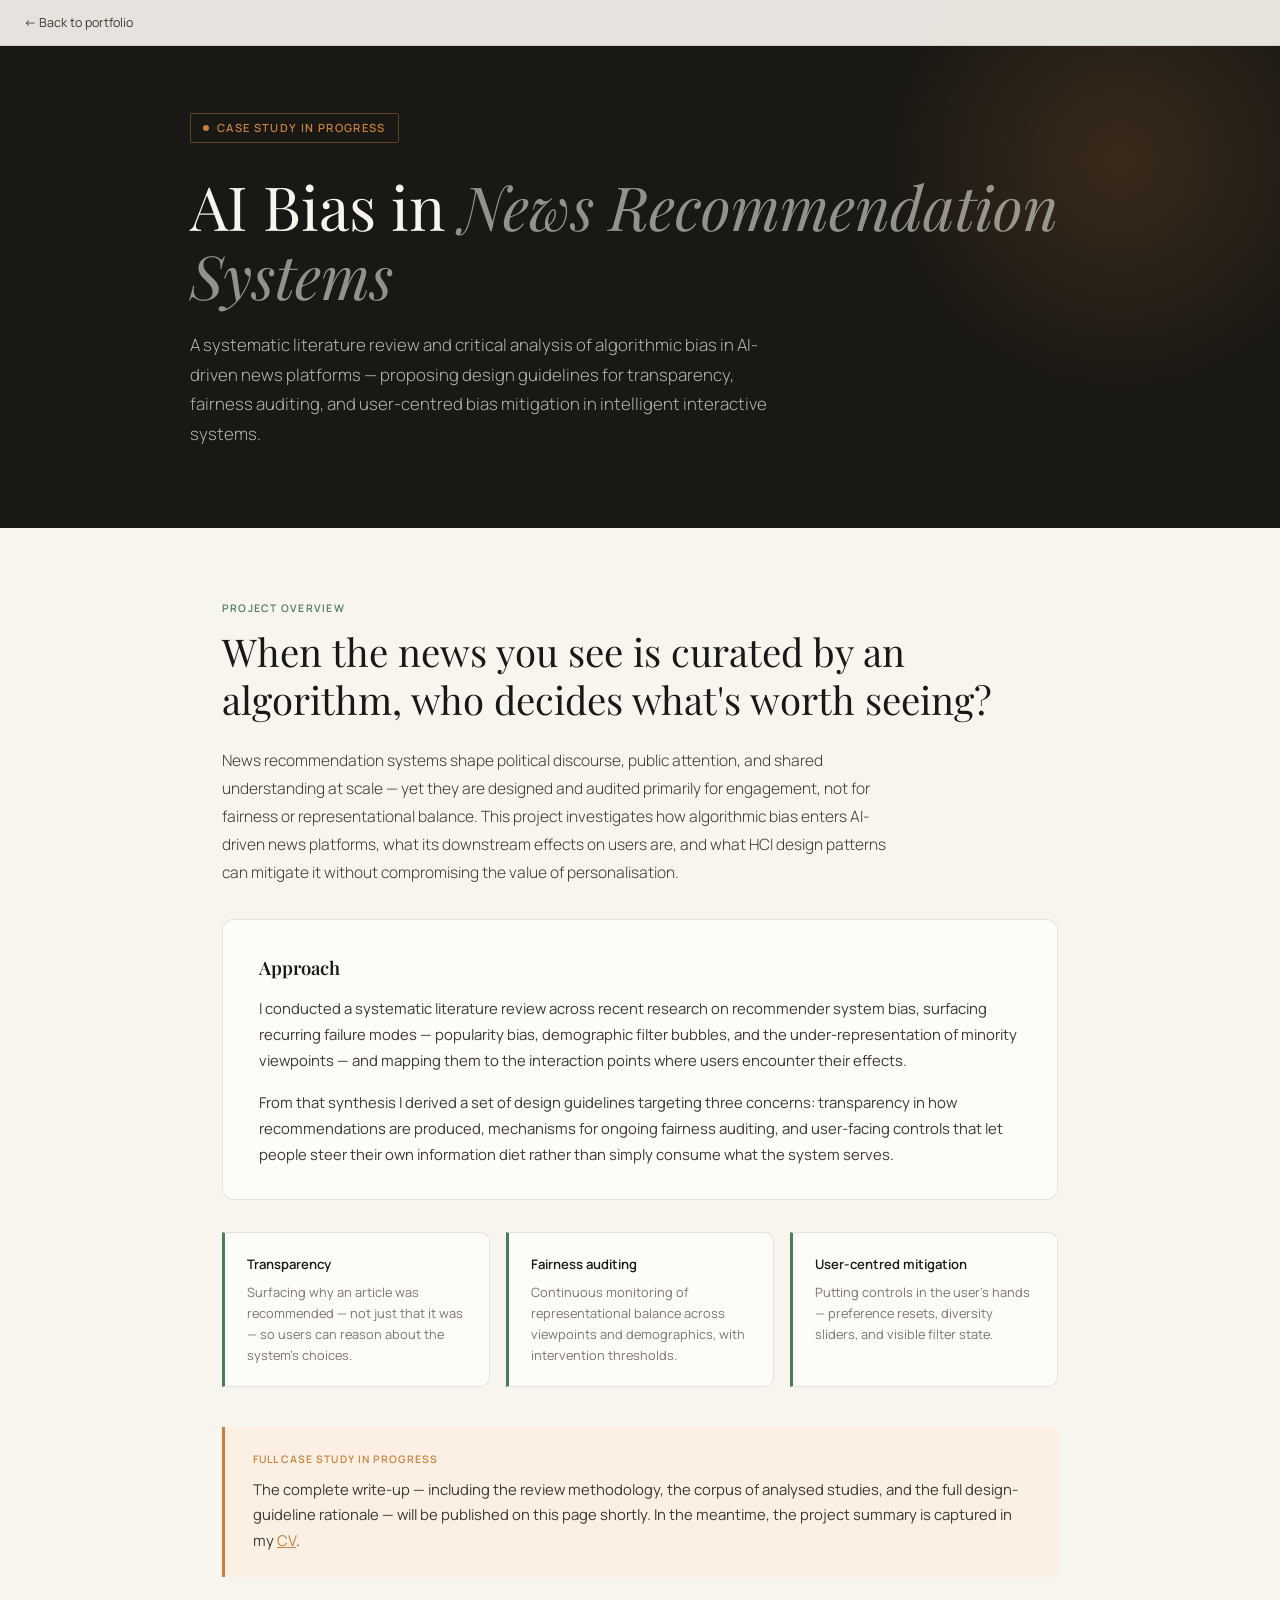
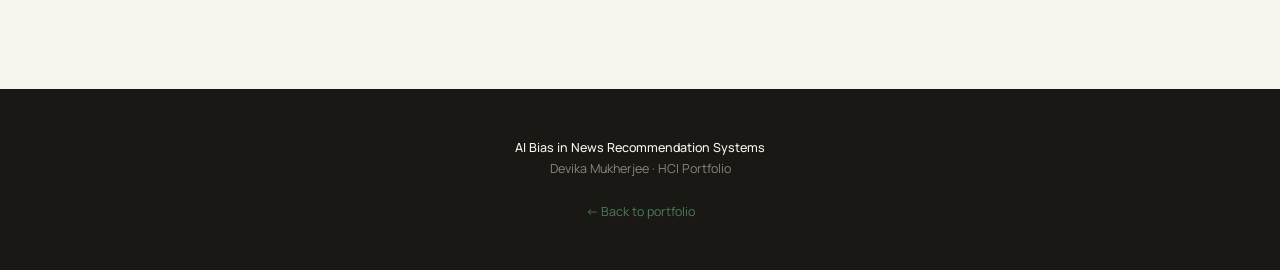
==== projects/ai-bias.html @ 198f78ee "Initial portfolio site - index.html with hero, about, research interests, CHI 2026 publication cente" ====
<!DOCTYPE html>
<html lang="en">
<head>
<meta charset="UTF-8">
<meta name="viewport" content="width=device-width, initial-scale=1.0">
<title>AI Bias in News Recommendation Systems · Devika Mukherjee</title>
<link rel="preconnect" href="https://fonts.googleapis.com">
<link rel="preconnect" href="https://fonts.gstatic.com" crossorigin>
<link href="https://fonts.googleapis.com/css2?family=Playfair+Display:ital,wght@0,400;0,600;1,400&family=Manrope:wght@300;400;500;600&display=swap" rel="stylesheet">
<style>
  *, *::before, *::after { box-sizing: border-box; margin: 0; padding: 0; }

  :root {
    --cream: #F8F5EF;
    --warm-white: #FDFCF9;
    --ink: #1A1814;
    --ink-mid: #3D3930;
    --ink-light: #7A756C;
    --sage: #4A7C59;
    --sage-light: #EBF2EC;
    --amber: #C8803A;
    --amber-light: #FBF0E3;
    --divider: rgba(26,24,20,0.1);
    --serif: 'Playfair Display', Georgia, serif;
    --sans: 'Manrope', system-ui, sans-serif;
  }

  html { font-size: 16px; scroll-behavior: smooth; }
  body {
    font-family: var(--sans);
    background: var(--cream);
    color: var(--ink);
    line-height: 1.7;
    -webkit-font-smoothing: antialiased;
  }

  .back-bar {
    position: fixed; top: 0; left: 0; right: 0;
    background: rgba(248,245,239,0.92);
    backdrop-filter: blur(8px);
    -webkit-backdrop-filter: blur(8px);
    border-bottom: 1px solid var(--divider);
    padding: 0.75rem 1.5rem;
    z-index: 100;
    font-size: 0.78rem;
  }
  .back-bar a { color: var(--ink-mid); text-decoration: none; transition: color 0.15s; }
  .back-bar a:hover { color: var(--sage); }

  .hero {
    background: var(--ink);
    color: var(--cream);
    padding: 7rem 2rem 5rem;
    position: relative;
    overflow: hidden;
  }
  .hero::before {
    content: '';
    position: absolute;
    top: -80px; right: -80px;
    width: 480px; height: 480px;
    border-radius: 50%;
    background: radial-gradient(circle, rgba(200,128,58,0.18) 0%, transparent 70%);
    pointer-events: none;
  }
  .hero-inner { max-width: 900px; margin: 0 auto; position: relative; }
  .hero-tag {
    display: inline-flex;
    align-items: center;
    gap: 8px;
    font-size: 0.7rem;
    font-weight: 600;
    letter-spacing: 0.12em;
    text-transform: uppercase;
    color: var(--amber);
    border: 1px solid rgba(200,128,58,0.4);
    padding: 4px 12px;
    border-radius: 2px;
    margin-bottom: 1.75rem;
  }
  .hero-tag::before {
    content: '';
    width: 6px; height: 6px;
    border-radius: 50%;
    background: var(--amber);
    animation: pulse 2s infinite;
  }
  @keyframes pulse {
    0%, 100% { opacity: 1; }
    50% { opacity: 0.4; }
  }
  .hero h1 {
    font-family: var(--serif);
    font-size: clamp(2.4rem, 5.5vw, 3.8rem);
    font-weight: 400;
    line-height: 1.15;
    margin-bottom: 1.25rem;
  }
  .hero h1 em { font-style: italic; color: rgba(248,245,239,0.55); }
  .hero-sub {
    font-size: 1.05rem;
    font-weight: 300;
    color: rgba(248,245,239,0.7);
    max-width: 600px;
    line-height: 1.75;
  }

  .container { max-width: 900px; margin: 0 auto; padding: 0 2rem; }
  .section { padding: 4.5rem 0; }

  .section-label {
    font-size: 0.65rem;
    font-weight: 600;
    letter-spacing: 0.12em;
    text-transform: uppercase;
    color: var(--sage);
    margin-bottom: 0.6rem;
  }
  .section-title {
    font-family: var(--serif);
    font-size: clamp(1.7rem, 3.5vw, 2.4rem);
    font-weight: 400;
    line-height: 1.25;
    margin-bottom: 1.5rem;
  }
  .section-body {
    font-size: 0.97rem;
    font-weight: 300;
    color: var(--ink-mid);
    max-width: 680px;
    line-height: 1.8;
  }

  .summary-card {
    background: var(--warm-white);
    border: 1px solid var(--divider);
    border-radius: 12px;
    padding: 2rem 2.25rem;
    margin: 2rem 0;
  }
  .summary-card h3 {
    font-family: var(--serif);
    font-size: 1.15rem;
    font-weight: 600;
    margin-bottom: 0.75rem;
  }
  .summary-card p {
    font-size: 0.93rem;
    color: var(--ink-mid);
    line-height: 1.75;
    margin-bottom: 1rem;
  }
  .summary-card p:last-child { margin-bottom: 0; }

  .pillars {
    display: grid;
    grid-template-columns: repeat(auto-fit, minmax(220px, 1fr));
    gap: 1rem;
    margin-top: 2rem;
  }
  .pillar {
    background: var(--warm-white);
    border: 1px solid var(--divider);
    border-left: 3px solid var(--sage);
    border-radius: 0 10px 10px 0;
    padding: 1.25rem 1.4rem;
  }
  .pillar-title {
    font-size: 0.82rem;
    font-weight: 600;
    margin-bottom: 0.4rem;
  }
  .pillar-body {
    font-size: 0.8rem;
    color: var(--ink-light);
    line-height: 1.65;
  }

  .coming-soon {
    background: var(--amber-light);
    border-left: 3px solid var(--amber);
    border-radius: 0 8px 8px 0;
    padding: 1.5rem 1.75rem;
    margin: 2.5rem 0;
  }
  .coming-soon-eyebrow {
    font-size: 0.65rem;
    font-weight: 600;
    letter-spacing: 0.1em;
    text-transform: uppercase;
    color: var(--amber);
    margin-bottom: 0.5rem;
  }
  .coming-soon p {
    font-size: 0.93rem;
    color: var(--ink-mid);
    line-height: 1.7;
  }

  .footer {
    background: var(--ink);
    color: rgba(248,245,239,0.5);
    text-align: center;
    padding: 3rem 2rem;
    font-size: 0.78rem;
  }
  .footer strong { color: var(--cream); font-weight: 500; }
  .footer a { color: var(--sage); text-decoration: none; }
  .footer a:hover { text-decoration: underline; }

  @keyframes fadeUp {
    from { opacity: 0; transform: translateY(20px); }
    to   { opacity: 1; transform: translateY(0); }
  }
  .hero-inner > * { animation: fadeUp 0.7s ease both; }
  .hero-inner > *:nth-child(1) { animation-delay: 0.05s; }
  .hero-inner > *:nth-child(2) { animation-delay: 0.15s; }
  .hero-inner > *:nth-child(3) { animation-delay: 0.25s; }
</style>
</head>
<body>

<div class="back-bar"><a href="../index.html">← Back to portfolio</a></div>

<header class="hero">
  <div class="hero-inner">
    <div class="hero-tag">Case study in progress</div>
    <h1>AI Bias in <em>News Recommendation Systems</em></h1>
    <p class="hero-sub">A systematic literature review and critical analysis of algorithmic bias in AI-driven news platforms — proposing design guidelines for transparency, fairness auditing, and user-centred bias mitigation in intelligent interactive systems.</p>
  </div>
</header>

<div class="container">
  <section class="section">
    <div class="section-label">Project overview</div>
    <h2 class="section-title">When the news you see is curated by an algorithm, who decides what's worth seeing?</h2>
    <p class="section-body">News recommendation systems shape political discourse, public attention, and shared understanding at scale — yet they are designed and audited primarily for engagement, not for fairness or representational balance. This project investigates how algorithmic bias enters AI-driven news platforms, what its downstream effects on users are, and what HCI design patterns can mitigate it without compromising the value of personalisation.</p>

    <div class="summary-card">
      <h3>Approach</h3>
      <p>I conducted a systematic literature review across recent research on recommender system bias, surfacing recurring failure modes — popularity bias, demographic filter bubbles, and the under-representation of minority viewpoints — and mapping them to the interaction points where users encounter their effects.</p>
      <p>From that synthesis I derived a set of design guidelines targeting three concerns: transparency in how recommendations are produced, mechanisms for ongoing fairness auditing, and user-facing controls that let people steer their own information diet rather than simply consume what the system serves.</p>
    </div>

    <div class="pillars">
      <div class="pillar">
        <div class="pillar-title">Transparency</div>
        <div class="pillar-body">Surfacing why an article was recommended — not just that it was — so users can reason about the system's choices.</div>
      </div>
      <div class="pillar">
        <div class="pillar-title">Fairness auditing</div>
        <div class="pillar-body">Continuous monitoring of representational balance across viewpoints and demographics, with intervention thresholds.</div>
      </div>
      <div class="pillar">
        <div class="pillar-title">User-centred mitigation</div>
        <div class="pillar-body">Putting controls in the user's hands — preference resets, diversity sliders, and visible filter state.</div>
      </div>
    </div>

    <div class="coming-soon">
      <div class="coming-soon-eyebrow">Full case study in progress</div>
      <p>The complete write-up — including the review methodology, the corpus of analysed studies, and the full design-guideline rationale — will be published on this page shortly. In the meantime, the project summary is captured in my <a href="../assets/resume.pdf" style="color: var(--amber); text-decoration: underline;">CV</a>.</p>
    </div>
  </section>
</div>

<footer class="footer">
  <strong>AI Bias in News Recommendation Systems</strong><br>
  Devika Mukherjee · HCI Portfolio<br><br>
  <a href="../index.html">← Back to portfolio</a>
</footer>

</body>
</html>
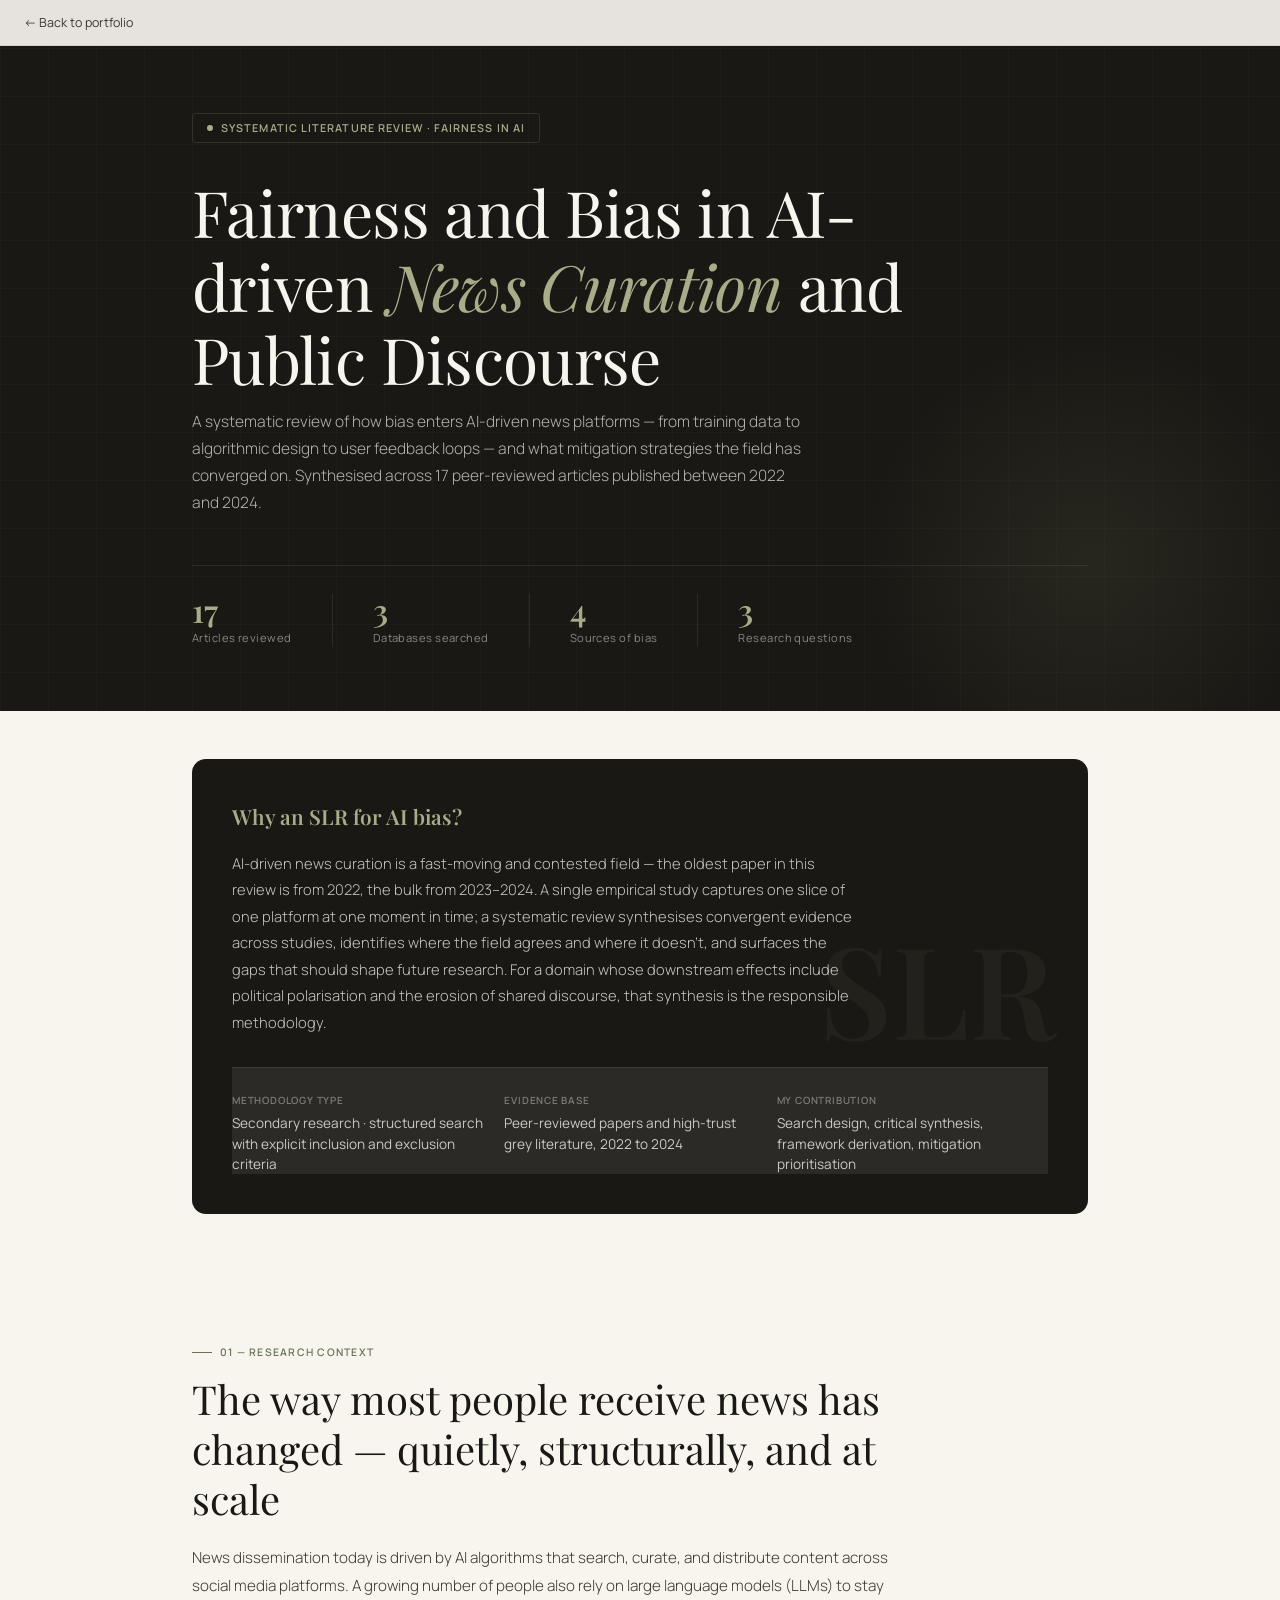
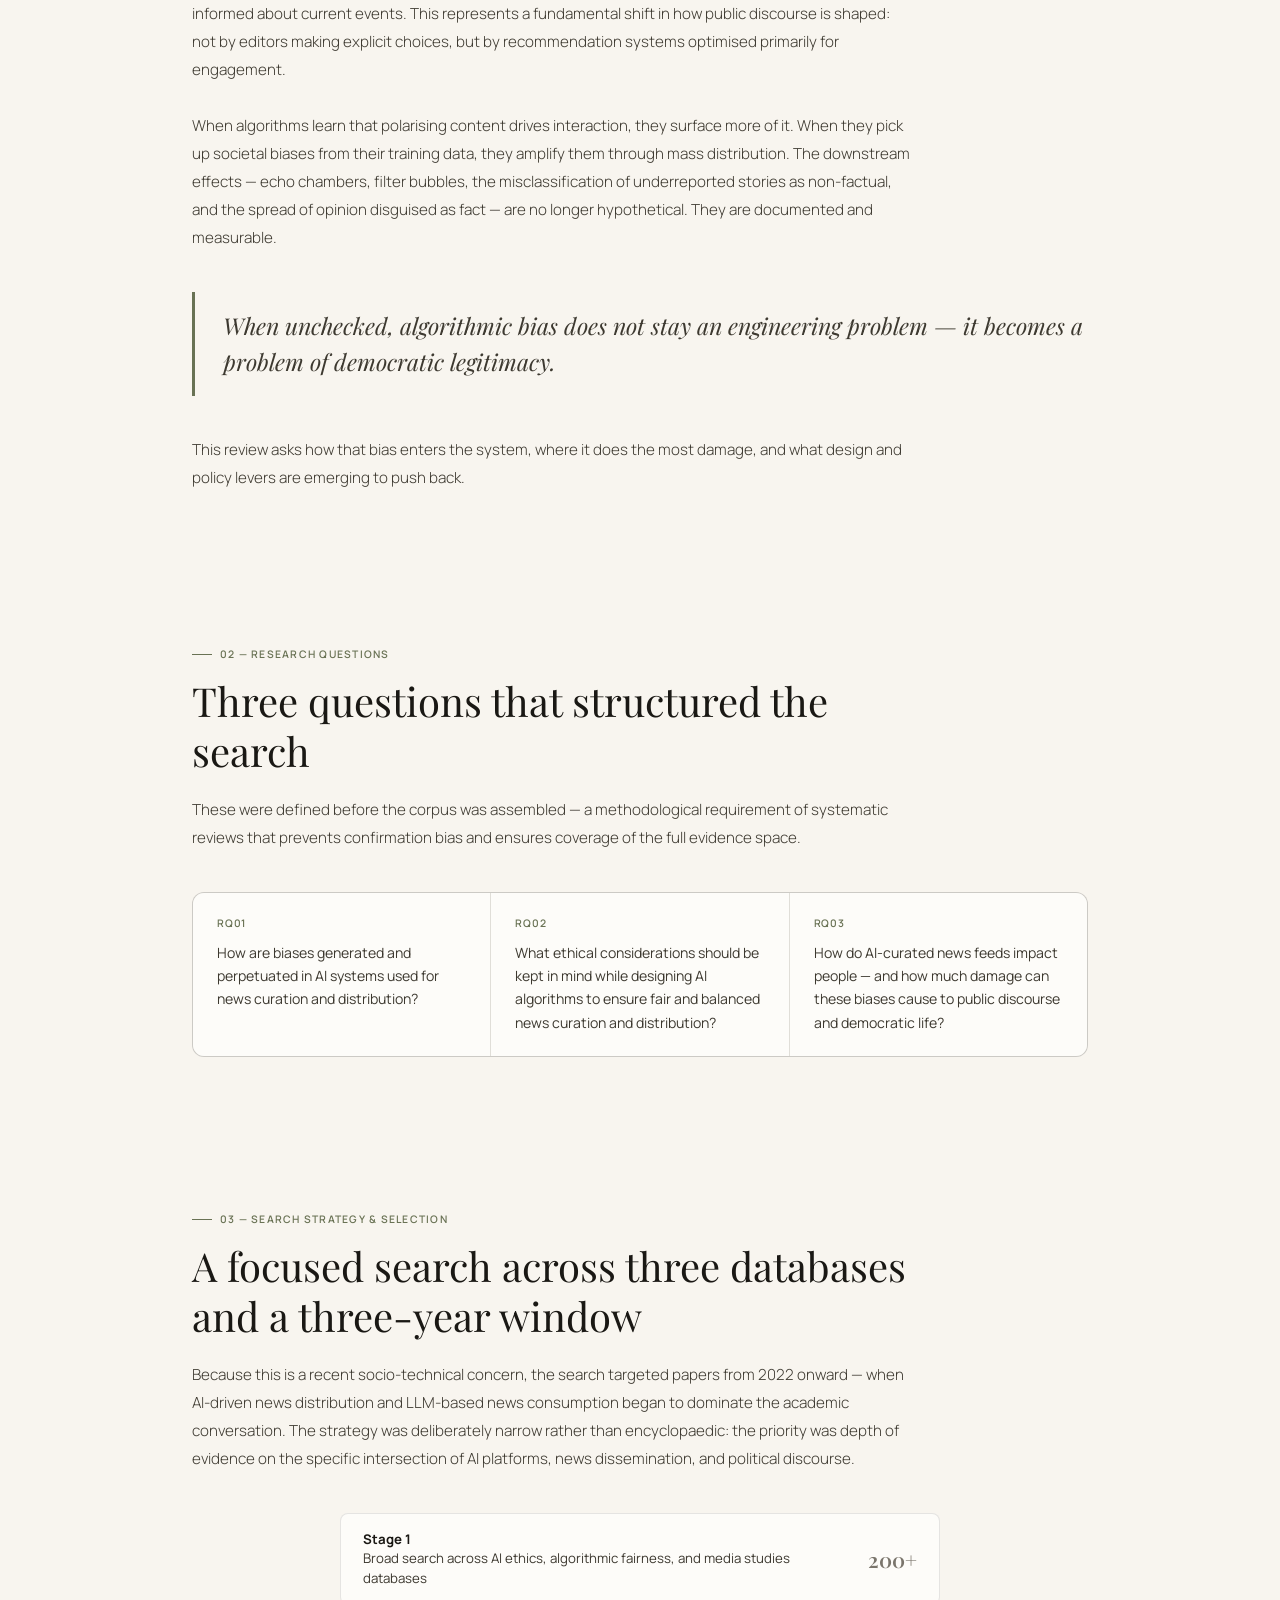
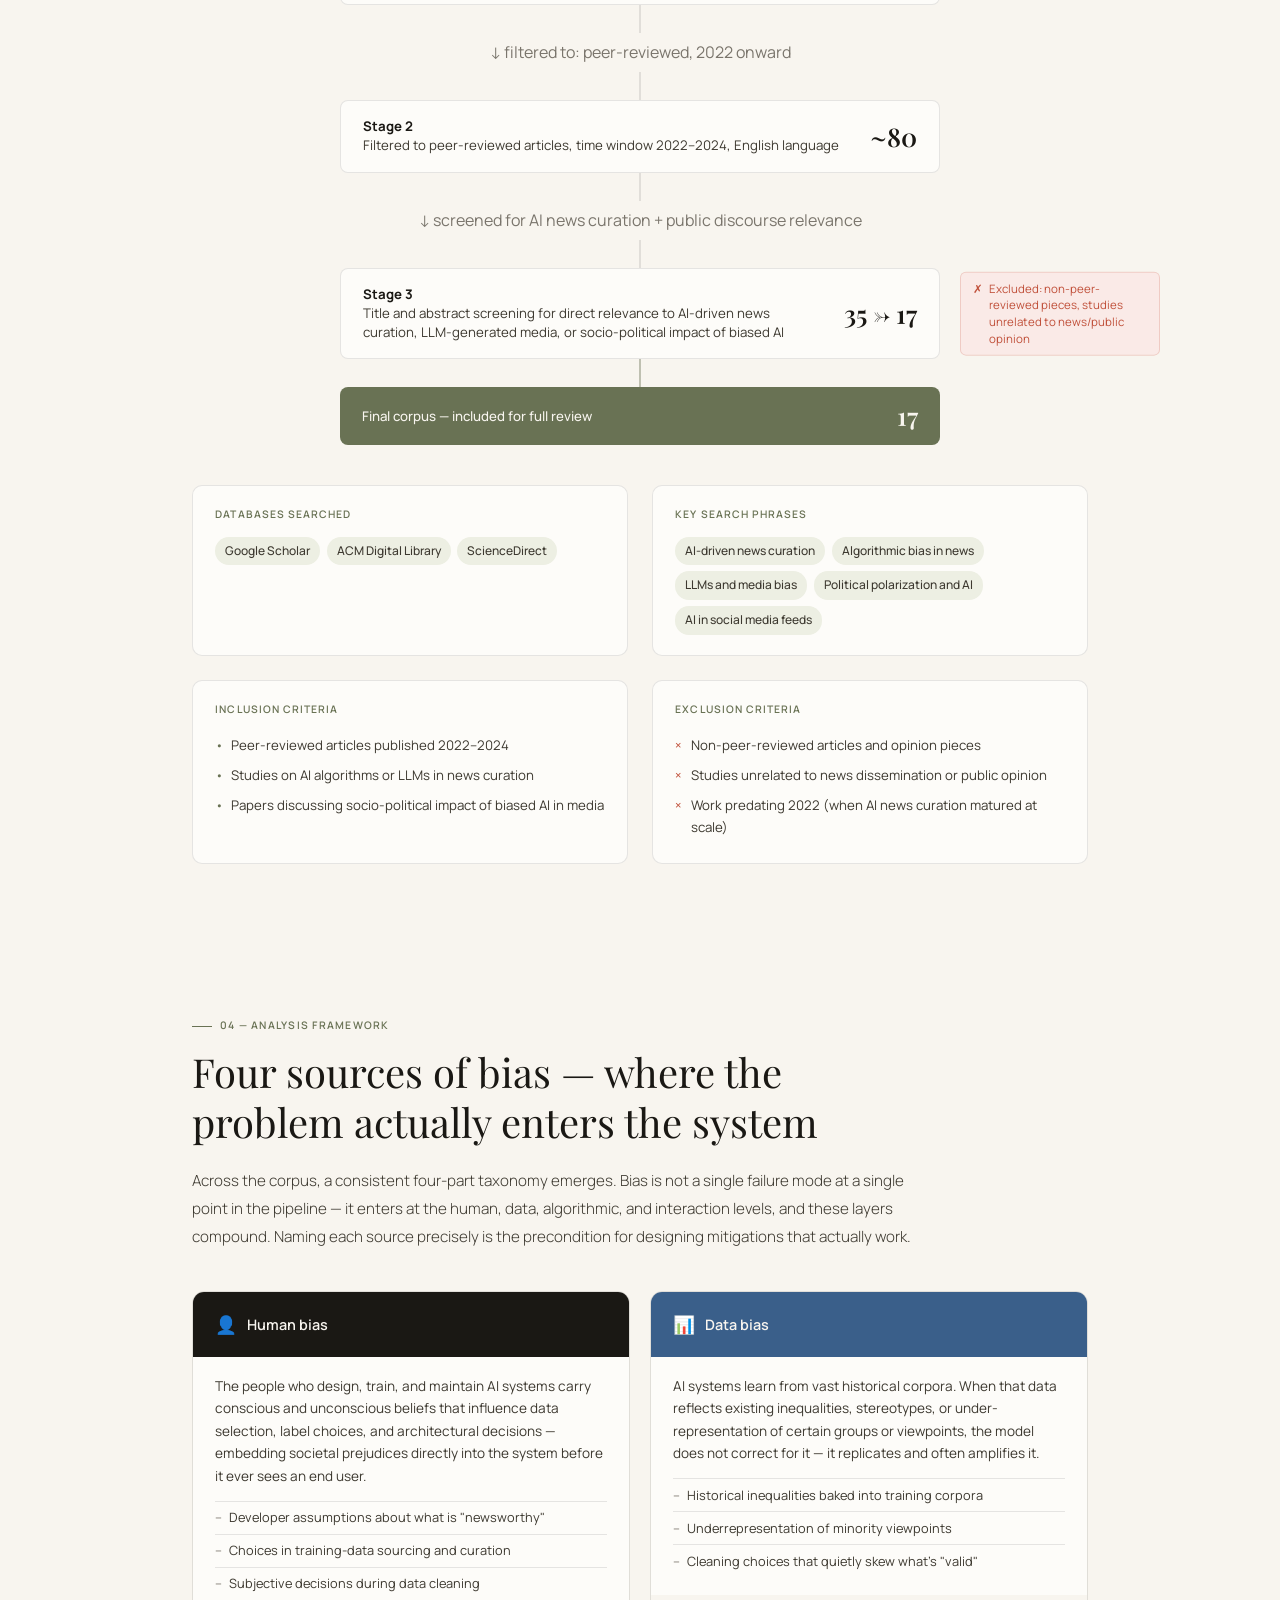
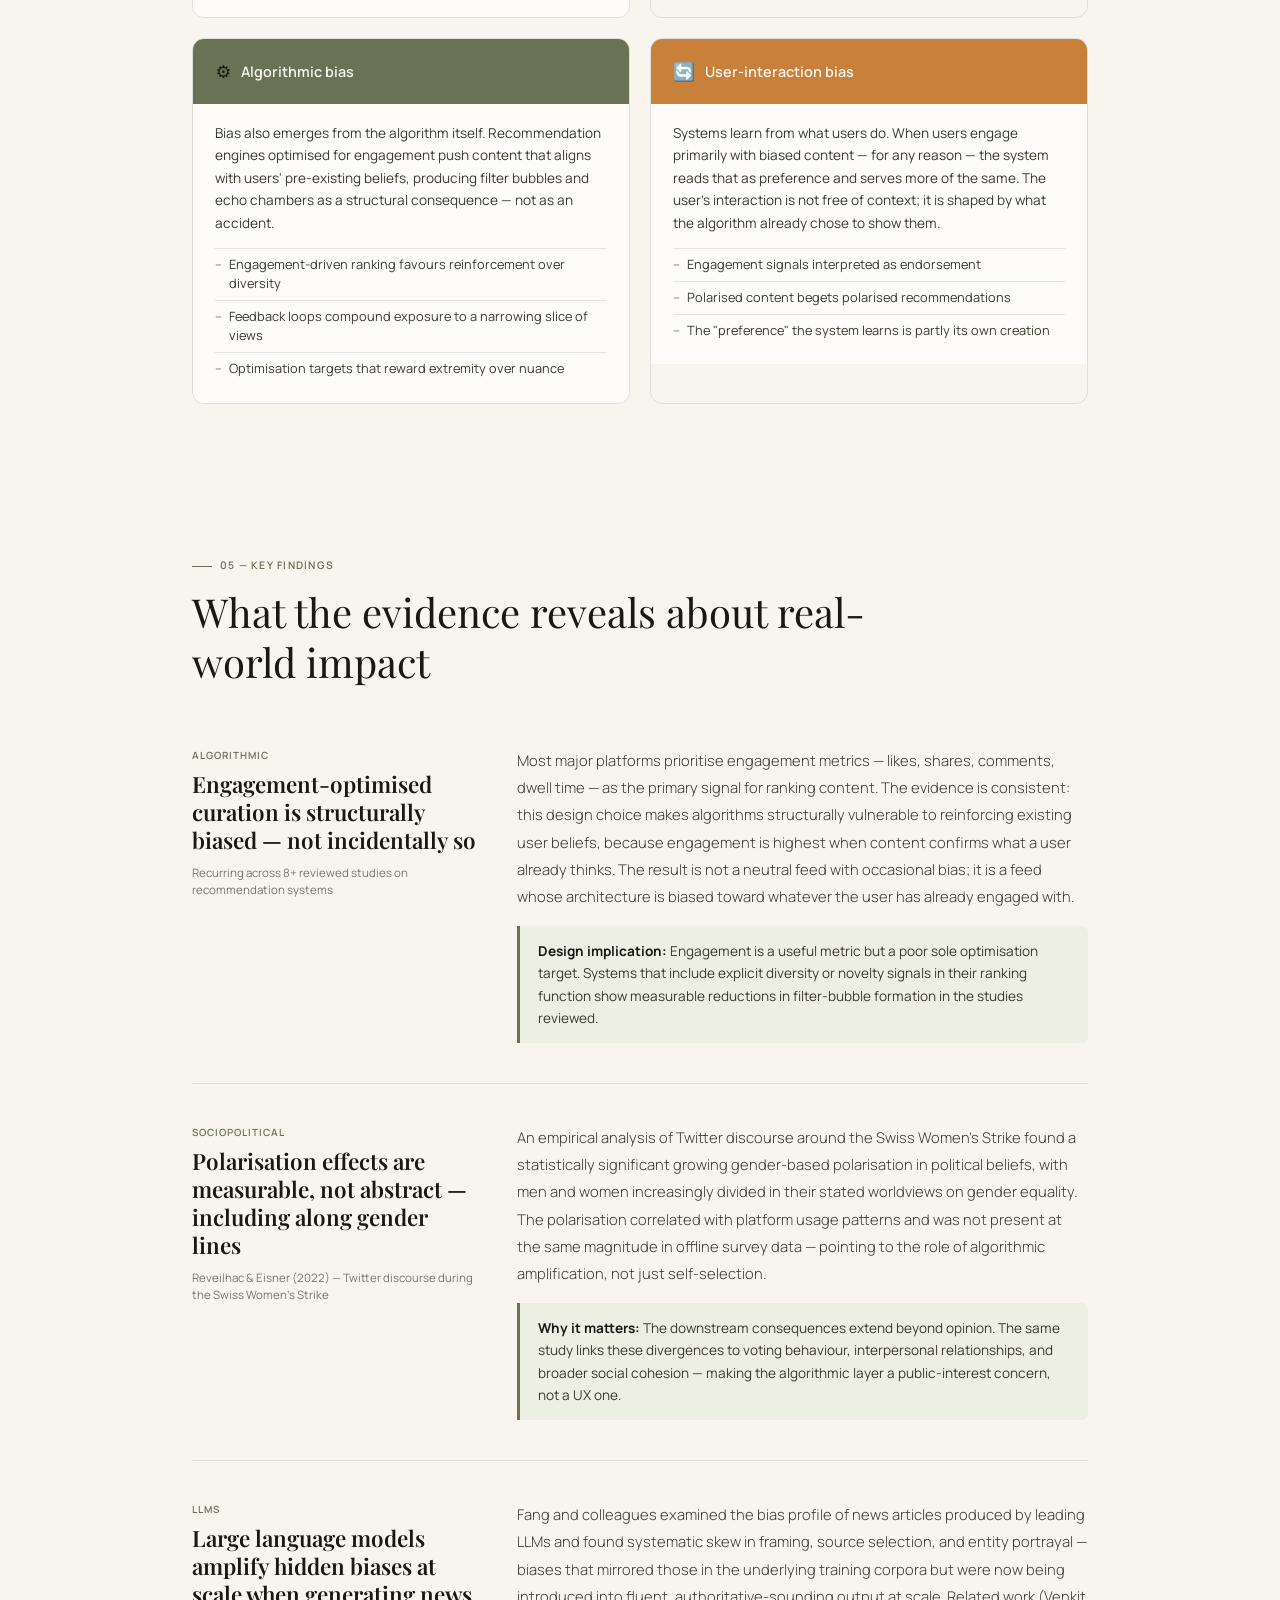
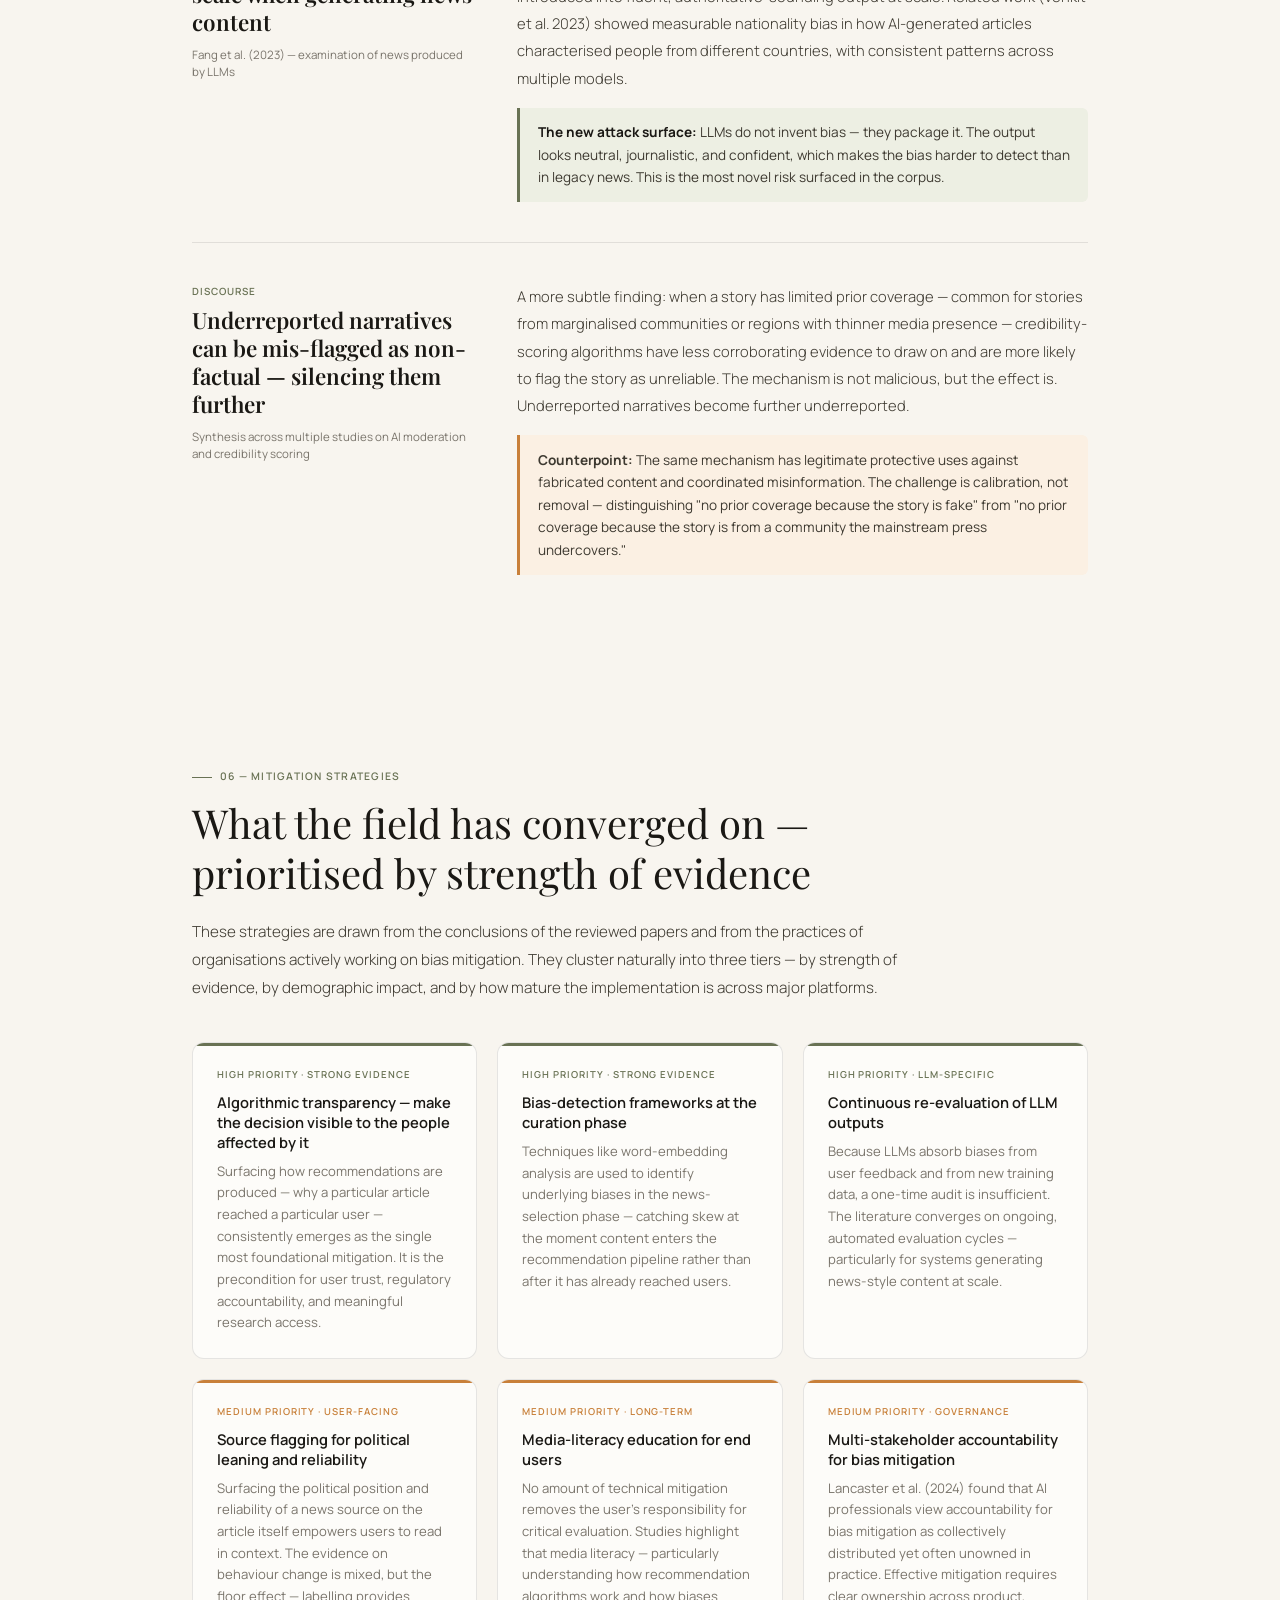
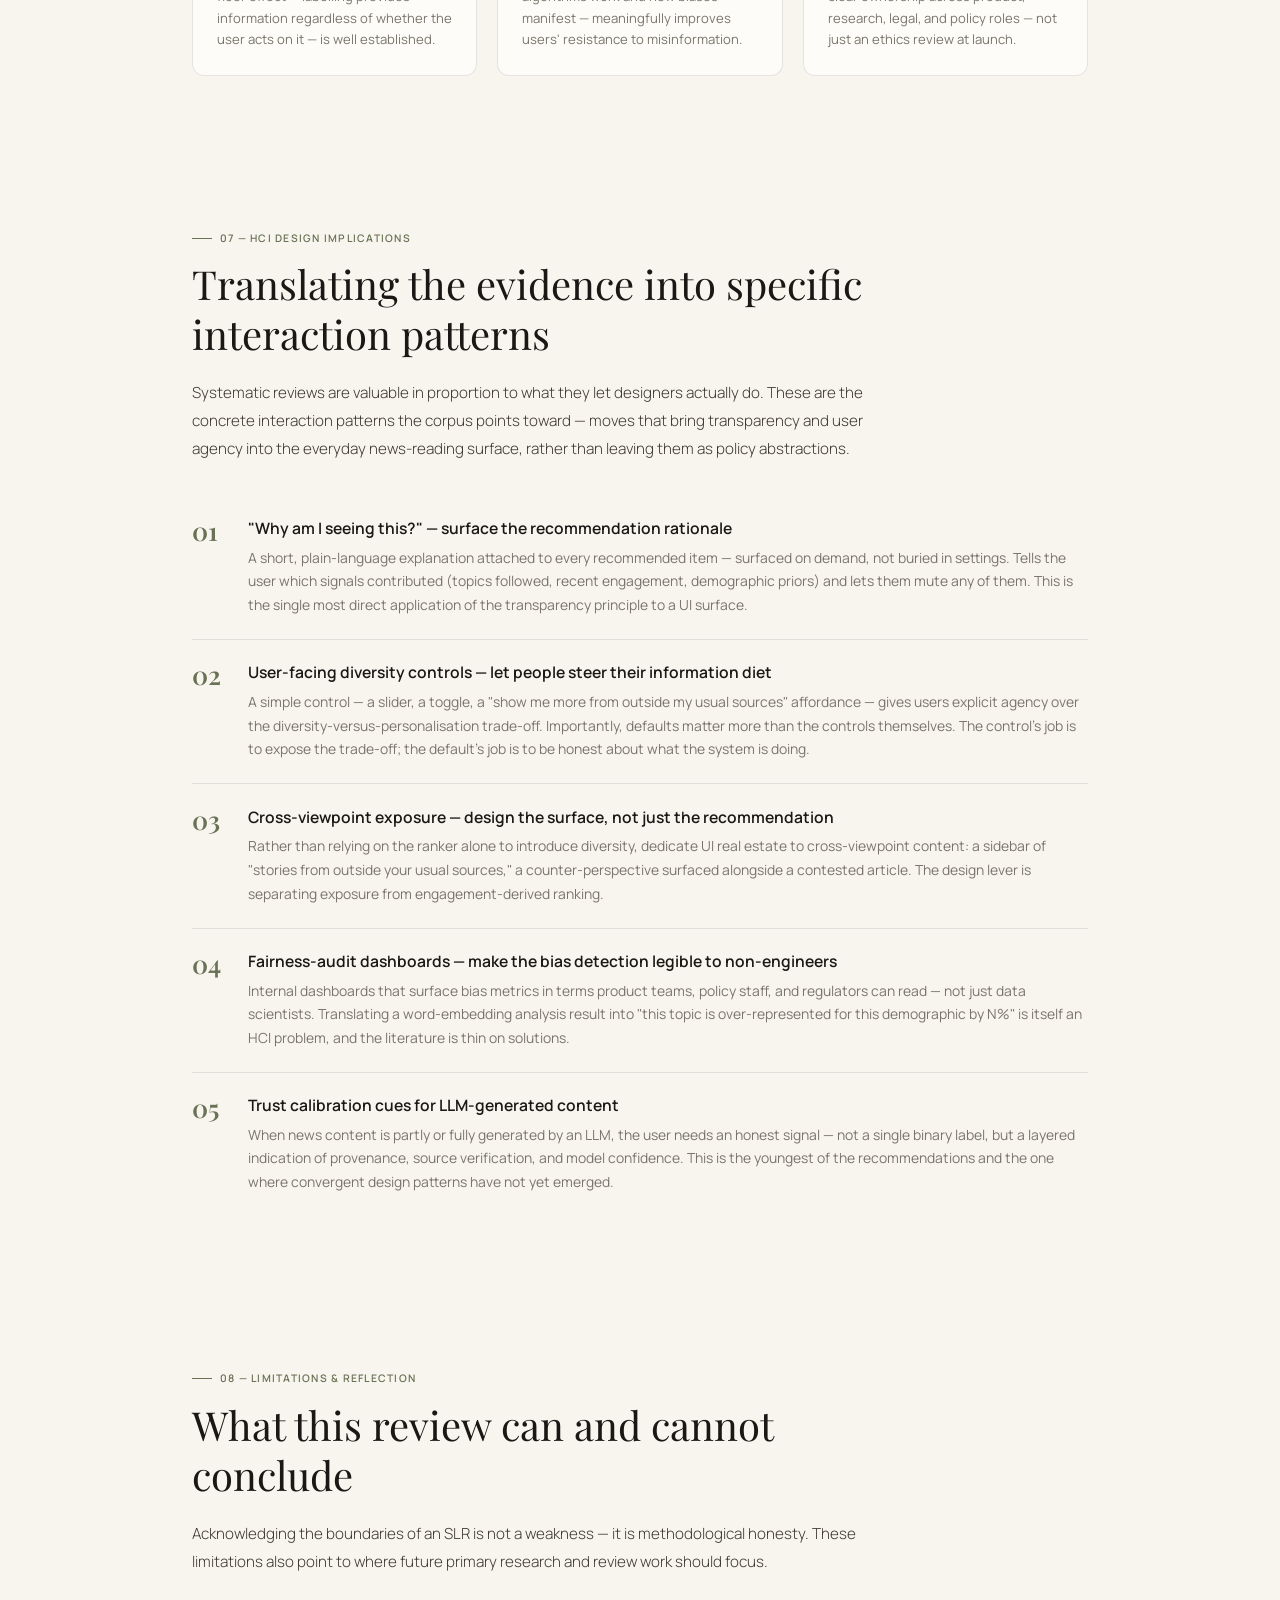
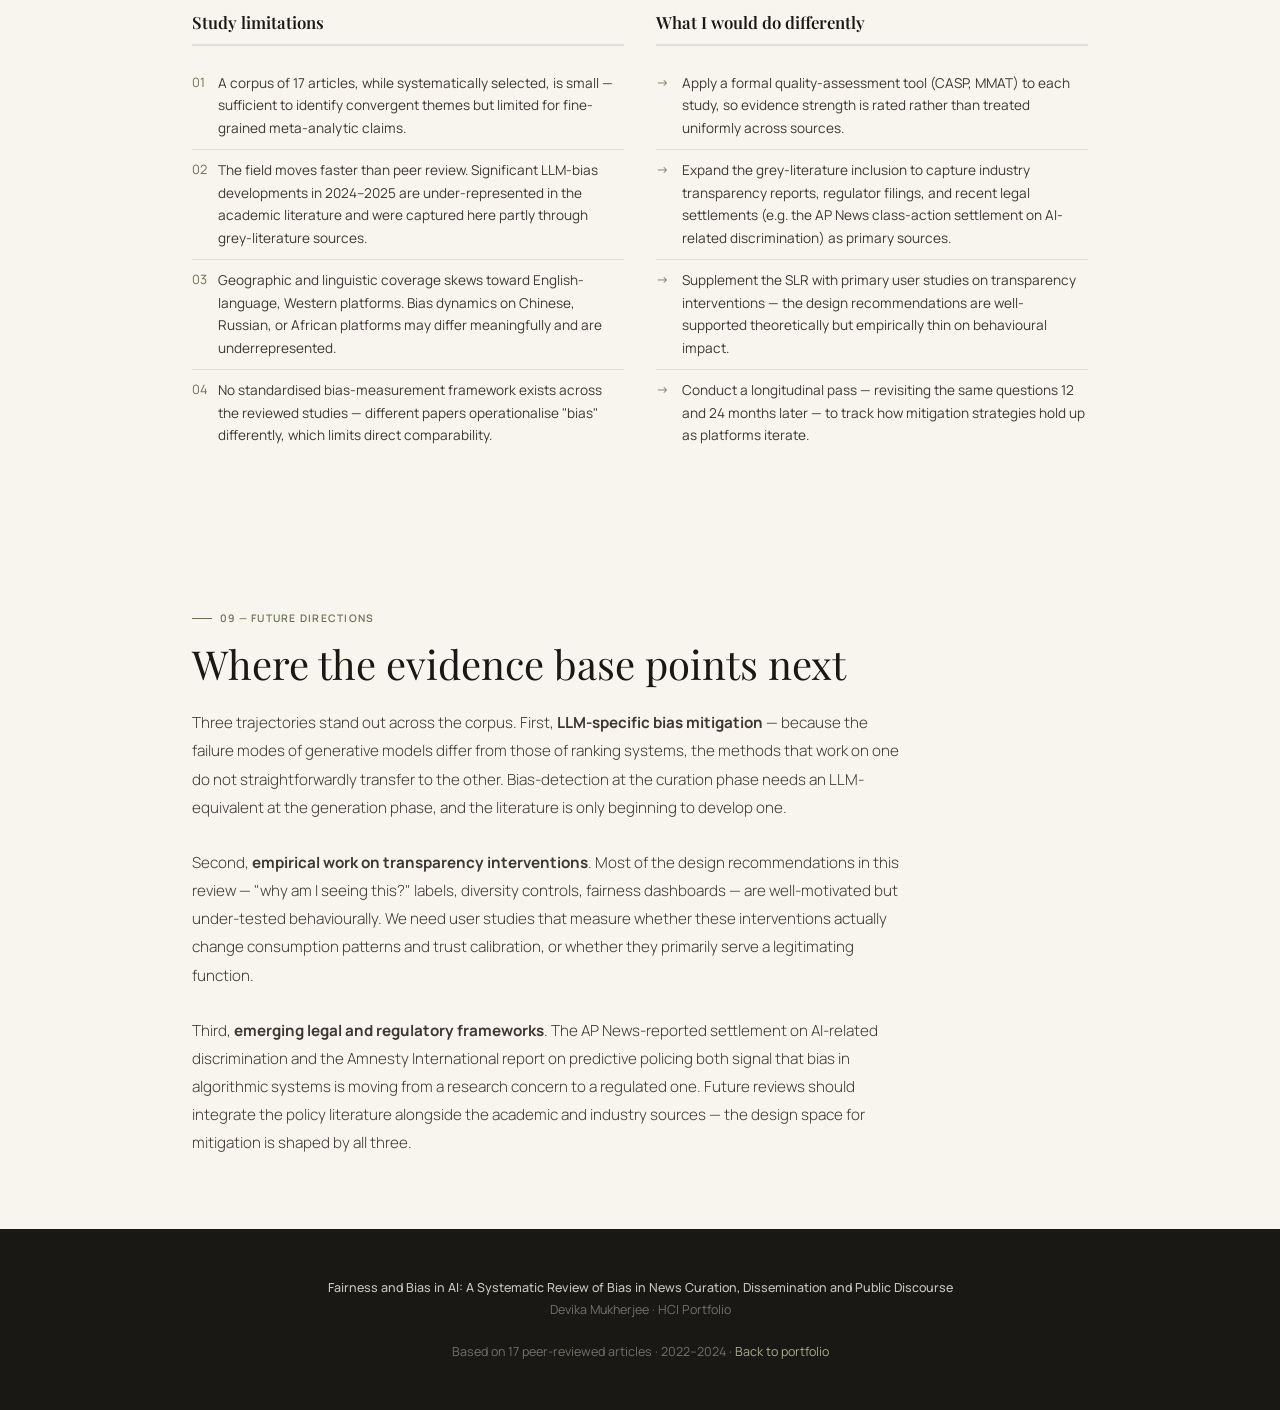
==== commit b3c51e9f: "Refine palette and expand AI Bias case study - Update sage palette across all four pages to olive to" ====
--- a/projects/ai-bias.html
+++ b/projects/ai-bias.html
@@ -3,10 +3,10 @@
 <head>
 <meta charset="UTF-8">
 <meta name="viewport" content="width=device-width, initial-scale=1.0">
-<title>AI Bias in News Recommendation Systems · Devika Mukherjee</title>
+<title>Fairness and Bias in AI — Systematic Literature Review · Devika Mukherjee</title>
 <link rel="preconnect" href="https://fonts.googleapis.com">
 <link rel="preconnect" href="https://fonts.gstatic.com" crossorigin>
-<link href="https://fonts.googleapis.com/css2?family=Playfair+Display:ital,wght@0,400;0,600;1,400&family=Manrope:wght@300;400;500;600&display=swap" rel="stylesheet">
+<link href="https://fonts.googleapis.com/css2?family=Playfair+Display:ital,wght@0,400;0,600;1,400&family=Manrope:wght@300;400;500;600;700&display=swap" rel="stylesheet">
 <style>
   *, *::before, *::after { box-sizing: border-box; margin: 0; padding: 0; }
 
@@ -16,11 +16,18 @@
     --ink: #1A1814;
     --ink-mid: #3D3930;
     --ink-light: #7A756C;
-    --sage: #4A7C59;
-    --sage-light: #EBF2EC;
+    --sage: #697254;
+    --sage-light: #EDEFE3;
+    --sage-mid: #A7AD89;
+    --sage-border: rgba(105,114,84,0.3);
     --amber: #C8803A;
     --amber-light: #FBF0E3;
+    --coral: #C0503A;
+    --coral-light: #FAEAE7;
+    --blue: #3A5F8A;
+    --blue-light: #EAF0F8;
     --divider: rgba(26,24,20,0.1);
+    --ink-border: rgba(255,255,255,0.08);
     --serif: 'Playfair Display', Georgia, serif;
     --sans: 'Manrope', system-ui, sans-serif;
   }
@@ -34,6 +41,7 @@
     -webkit-font-smoothing: antialiased;
   }
 
+  /* —— BACK LINK —— */
   .back-bar {
     position: fixed; top: 0; left: 0; right: 0;
     background: rgba(248,245,239,0.92);
@@ -44,178 +52,612 @@
     z-index: 100;
     font-size: 0.78rem;
   }
-  .back-bar a { color: var(--ink-mid); text-decoration: none; transition: color 0.15s; }
+  .back-bar a {
+    color: var(--ink-mid);
+    text-decoration: none;
+    transition: color 0.15s;
+  }
   .back-bar a:hover { color: var(--sage); }
 
+  /* —— HERO —— */
   .hero {
     background: var(--ink);
     color: var(--cream);
-    padding: 7rem 2rem 5rem;
+    padding: 0;
     position: relative;
     overflow: hidden;
   }
-  .hero::before {
-    content: '';
+  .hero-grid-bg {
+    position: absolute; inset: 0;
+    background-image:
+      linear-gradient(rgba(105,114,84,0.05) 1px, transparent 1px),
+      linear-gradient(90deg, rgba(105,114,84,0.05) 1px, transparent 1px);
+    background-size: 48px 48px;
+    pointer-events: none;
+  }
+  .hero-accent {
     position: absolute;
-    top: -80px; right: -80px;
-    width: 480px; height: 480px;
+    bottom: -100px; right: -60px;
+    width: 500px; height: 500px;
     border-radius: 50%;
-    background: radial-gradient(circle, rgba(200,128,58,0.18) 0%, transparent 70%);
+    background: radial-gradient(circle, rgba(105,114,84,0.16) 0%, transparent 65%);
     pointer-events: none;
   }
-  .hero-inner { max-width: 900px; margin: 0 auto; position: relative; }
-  .hero-tag {
+  .hero-inner {
+    max-width: 960px;
+    margin: 0 auto;
+    padding: 7rem 2rem 4rem;
+    position: relative;
+  }
+  .hero-methodology {
     display: inline-flex;
     align-items: center;
     gap: 8px;
-    font-size: 0.7rem;
-    font-weight: 600;
-    letter-spacing: 0.12em;
+    font-family: var(--sans);
+    font-size: 0.68rem;
+    font-weight: 600;
+    color: var(--sage-mid);
+    border: 1px solid var(--sage-border);
+    padding: 5px 14px;
+    border-radius: 3px;
+    margin-bottom: 2rem;
+    letter-spacing: 0.1em;
     text-transform: uppercase;
-    color: var(--amber);
-    border: 1px solid rgba(200,128,58,0.4);
-    padding: 4px 12px;
-    border-radius: 2px;
-    margin-bottom: 1.75rem;
-  }
-  .hero-tag::before {
+  }
+  .hero-methodology::before {
     content: '';
     width: 6px; height: 6px;
     border-radius: 50%;
-    background: var(--amber);
-    animation: pulse 2s infinite;
-  }
-  @keyframes pulse {
-    0%, 100% { opacity: 1; }
-    50% { opacity: 0.4; }
+    background: var(--sage-mid);
+    flex-shrink: 0;
   }
   .hero h1 {
     font-family: var(--serif);
-    font-size: clamp(2.4rem, 5.5vw, 3.8rem);
+    font-size: clamp(2.5rem, 5.5vw, 4rem);
     font-weight: 400;
     line-height: 1.15;
-    margin-bottom: 1.25rem;
-  }
-  .hero h1 em { font-style: italic; color: rgba(248,245,239,0.55); }
-  .hero-sub {
-    font-size: 1.05rem;
+    letter-spacing: -0.01em;
+    margin-bottom: 0.75rem;
+    max-width: 720px;
+  }
+  .hero h1 span { color: var(--sage-mid); font-style: italic; }
+  .hero-subtitle {
+    font-size: 0.97rem;
     font-weight: 300;
     color: rgba(248,245,239,0.7);
-    max-width: 600px;
+    margin-bottom: 3rem;
+    max-width: 620px;
     line-height: 1.75;
   }
-
-  .container { max-width: 900px; margin: 0 auto; padding: 0 2rem; }
-  .section { padding: 4.5rem 0; }
-
+  .hero-bottom {
+    display: flex;
+    flex-wrap: wrap;
+    gap: 0;
+    border-top: 1px solid var(--ink-border);
+    padding-top: 1.75rem;
+    margin-top: 1.75rem;
+  }
+  .hero-stat {
+    padding: 0 2.5rem 0 0;
+    margin-right: 2.5rem;
+    border-right: 1px solid var(--ink-border);
+  }
+  .hero-stat:last-child { border-right: none; margin-right: 0; }
+  .hero-stat-num {
+    font-family: var(--serif);
+    font-size: 2rem;
+    font-weight: 600;
+    color: var(--sage-mid);
+    line-height: 1;
+    margin-bottom: 2px;
+  }
+  .hero-stat-label {
+    font-size: 0.7rem;
+    color: rgba(248,245,239,0.5);
+    letter-spacing: 0.04em;
+  }
+
+  /* —— LAYOUT —— */
+  .container { max-width: 960px; margin: 0 auto; padding: 0 2rem; }
+  .section { padding: 4.5rem 0; border-bottom: 1px solid var(--divider); }
+  .section:last-of-type { border-bottom: none; }
+
+  /* —— LABELS —— */
   .section-label {
+    display: inline-flex;
+    align-items: center;
+    gap: 8px;
+    font-family: var(--sans);
     font-size: 0.65rem;
     font-weight: 600;
+    color: var(--sage);
     letter-spacing: 0.12em;
     text-transform: uppercase;
-    color: var(--sage);
-    margin-bottom: 0.6rem;
+    margin-bottom: 0.75rem;
+  }
+  .section-label::before {
+    content: '';
+    display: block;
+    width: 20px; height: 1px;
+    background: var(--sage);
   }
   .section-title {
     font-family: var(--serif);
-    font-size: clamp(1.7rem, 3.5vw, 2.4rem);
+    font-size: clamp(1.8rem, 3.5vw, 2.5rem);
     font-weight: 400;
     line-height: 1.25;
-    margin-bottom: 1.5rem;
+    margin-bottom: 1.25rem;
+    max-width: 720px;
   }
   .section-body {
-    font-size: 0.97rem;
+    font-size: 0.95rem;
     font-weight: 300;
     color: var(--ink-mid);
-    max-width: 680px;
-    line-height: 1.8;
-  }
-
-  .summary-card {
+    max-width: 720px;
+    line-height: 1.85;
+  }
+
+  /* —— RQ GRID —— */
+  .rq-grid {
+    display: grid;
+    grid-template-columns: repeat(auto-fit, minmax(280px, 1fr));
+    gap: 1px;
+    background: var(--divider);
+    border: 1px solid var(--divider);
+    border-radius: 12px;
+    overflow: hidden;
+    margin-top: 2.5rem;
+  }
+  .rq-card {
+    background: var(--warm-white);
+    padding: 1.4rem 1.5rem;
+    transition: background 0.15s;
+  }
+  .rq-card:hover { background: var(--sage-light); }
+  .rq-num {
+    font-family: var(--sans);
+    font-size: 0.65rem;
+    font-weight: 600;
+    color: var(--sage);
+    letter-spacing: 0.08em;
+    text-transform: uppercase;
+    margin-bottom: 0.5rem;
+  }
+  .rq-text {
+    font-size: 0.88rem;
+    color: var(--ink-mid);
+    line-height: 1.65;
+  }
+
+  /* —— SEARCH FUNNEL —— */
+  .prisma {
+    margin: 2.5rem 0;
+    display: flex;
+    flex-direction: column;
+    align-items: center;
+    gap: 0;
+  }
+  .prisma-step {
+    width: 100%;
+    max-width: 600px;
+    position: relative;
+  }
+  .prisma-box {
+    background: var(--ink);
+    color: var(--cream);
+    border-radius: 8px;
+    padding: 1rem 1.4rem;
+    display: flex;
+    justify-content: space-between;
+    align-items: center;
+    gap: 1rem;
+  }
+  .prisma-box.light {
+    background: var(--warm-white);
+    color: var(--ink);
+    border: 1px solid var(--divider);
+  }
+  .prisma-label { font-size: 0.83rem; font-weight: 400; color: inherit; line-height: 1.45; flex: 1; }
+  .prisma-box.light .prisma-label { color: var(--ink-mid); }
+  .prisma-n {
+    font-family: var(--serif);
+    font-size: 1.6rem;
+    font-weight: 600;
+    color: var(--sage);
+    flex-shrink: 0;
+    line-height: 1;
+  }
+  .prisma-box.light .prisma-n { color: var(--ink); }
+  .prisma-arrow {
+    text-align: center;
+    padding: 6px 0;
+    font-size: 1rem;
+    color: var(--ink-light);
+  }
+  .prisma-excluded {
+    position: absolute;
+    right: -220px;
+    top: 50%;
+    transform: translateY(-50%);
+    background: var(--coral-light);
+    border: 1px solid rgba(192,80,58,0.2);
+    border-radius: 6px;
+    padding: 8px 12px;
+    font-size: 0.72rem;
+    color: var(--coral);
+    max-width: 200px;
+    line-height: 1.45;
+    display: flex;
+    align-items: flex-start;
+    gap: 6px;
+  }
+  .prisma-excluded::before {
+    content: '✗';
+    flex-shrink: 0;
+    font-weight: 600;
+  }
+  .prisma-final .prisma-box {
+    background: var(--sage);
+  }
+  .prisma-final .prisma-n { color: var(--cream); }
+  .prisma-connector {
+    width: 2px;
+    height: 28px;
+    background: var(--divider);
+    margin: 0 auto;
+  }
+  @media (max-width: 720px) {
+    .prisma-excluded { display: none; }
+  }
+
+  /* —— SEARCH META (databases + keywords + criteria) —— */
+  .search-meta {
+    display: grid;
+    grid-template-columns: 1fr 1fr;
+    gap: 1.5rem;
+    margin-top: 2.5rem;
+  }
+  @media (max-width: 640px) { .search-meta { grid-template-columns: 1fr; } }
+  .meta-block {
+    background: var(--warm-white);
+    border: 1px solid var(--divider);
+    border-radius: 10px;
+    padding: 1.25rem 1.4rem;
+  }
+  .meta-block h4 {
+    font-family: var(--sans);
+    font-size: 0.65rem;
+    font-weight: 600;
+    letter-spacing: 0.1em;
+    text-transform: uppercase;
+    color: var(--sage);
+    margin-bottom: 0.8rem;
+  }
+  .meta-chips {
+    display: flex;
+    flex-wrap: wrap;
+    gap: 0.4rem;
+  }
+  .meta-chip {
+    font-size: 0.75rem;
+    font-weight: 500;
+    background: var(--sage-light);
+    color: var(--ink-mid);
+    padding: 4px 10px;
+    border-radius: 14px;
+  }
+  .meta-list {
+    list-style: none;
+    font-size: 0.83rem;
+    color: var(--ink-mid);
+    line-height: 1.65;
+  }
+  .meta-list li {
+    padding: 4px 0 4px 1rem;
+    position: relative;
+  }
+  .meta-list li::before {
+    content: '•';
+    position: absolute; left: 0;
+    color: var(--sage);
+  }
+  .meta-list.exclude li::before {
+    content: '×';
+    color: var(--coral);
+  }
+
+  /* —— FRAMEWORK (4 cards) —— */
+  .framework-grid {
+    display: grid;
+    grid-template-columns: repeat(2, 1fr);
+    gap: 1.25rem;
+    margin-top: 2.5rem;
+  }
+  @media (max-width: 640px) { .framework-grid { grid-template-columns: 1fr; } }
+  .framework-card {
+    border-radius: 12px;
+    overflow: hidden;
+    border: 1px solid var(--divider);
+  }
+  .framework-header {
+    padding: 1.1rem 1.4rem;
+    display: flex;
+    align-items: center;
+    gap: 10px;
+  }
+  .framework-icon { font-size: 1.1rem; }
+  .framework-title { font-size: 0.9rem; font-weight: 600; color: var(--cream); }
+  .framework-body {
+    background: var(--warm-white);
+    padding: 1.1rem 1.4rem;
+  }
+  .framework-intro {
+    font-size: 0.85rem;
+    color: var(--ink-mid);
+    line-height: 1.65;
+    margin-bottom: 0.85rem;
+  }
+  .framework-items { list-style: none; }
+  .framework-items li {
+    font-size: 0.8rem;
+    color: var(--ink-mid);
+    padding: 0.4rem 0 0.4rem 14px;
+    border-top: 1px solid var(--divider);
+    line-height: 1.5;
+    position: relative;
+  }
+  .framework-items li::before {
+    content: '–';
+    position: absolute;
+    left: 0;
+    color: var(--ink-light);
+  }
+
+  /* —— FINDINGS —— */
+  .finding-block {
+    display: grid;
+    grid-template-columns: 1fr 2fr;
+    gap: 2.5rem;
+    padding: 2.5rem 0;
+    border-bottom: 1px solid var(--divider);
+    align-items: start;
+  }
+  .finding-block:last-child { border-bottom: none; }
+  @media (max-width: 640px) { .finding-block { grid-template-columns: 1fr; gap: 1rem; } }
+  .finding-category {
+    font-family: var(--sans);
+    font-size: 0.62rem;
+    font-weight: 600;
+    letter-spacing: 0.1em;
+    text-transform: uppercase;
+    color: var(--sage);
+    margin-bottom: 0.4rem;
+  }
+  .finding-title {
+    font-family: var(--serif);
+    font-size: 1.4rem;
+    font-weight: 600;
+    line-height: 1.25;
+    margin-bottom: 0.6rem;
+  }
+  .finding-source {
+    font-size: 0.72rem;
+    color: var(--ink-light);
+    line-height: 1.5;
+  }
+  .finding-body {
+    font-size: 0.92rem;
+    font-weight: 300;
+    color: var(--ink-mid);
+    line-height: 1.85;
+    margin-bottom: 1rem;
+  }
+  .finding-callout {
+    background: var(--sage-light);
+    border-left: 3px solid var(--sage);
+    border-radius: 0 6px 6px 0;
+    padding: 0.85rem 1.1rem;
+    font-size: 0.85rem;
+    color: var(--ink-mid);
+    line-height: 1.65;
+  }
+  .finding-callout strong { color: var(--ink); }
+  .finding-negative {
+    background: var(--amber-light);
+    border-left: 3px solid var(--amber);
+    border-radius: 0 6px 6px 0;
+    padding: 0.85rem 1.1rem;
+    font-size: 0.85rem;
+    color: var(--ink-mid);
+    line-height: 1.65;
+    margin-top: 0.75rem;
+  }
+
+  /* —— RECOMMENDATIONS —— */
+  .rec-grid {
+    display: grid;
+    grid-template-columns: repeat(auto-fit, minmax(260px, 1fr));
+    gap: 1.25rem;
+    margin-top: 2.5rem;
+  }
+  .rec-card {
     background: var(--warm-white);
     border: 1px solid var(--divider);
     border-radius: 12px;
-    padding: 2rem 2.25rem;
-    margin: 2rem 0;
-  }
-  .summary-card h3 {
-    font-family: var(--serif);
-    font-size: 1.15rem;
-    font-weight: 600;
-    margin-bottom: 0.75rem;
-  }
-  .summary-card p {
-    font-size: 0.93rem;
-    color: var(--ink-mid);
-    line-height: 1.75;
-    margin-bottom: 1rem;
-  }
-  .summary-card p:last-child { margin-bottom: 0; }
-
-  .pillars {
-    display: grid;
-    grid-template-columns: repeat(auto-fit, minmax(220px, 1fr));
-    gap: 1rem;
-    margin-top: 2rem;
-  }
-  .pillar {
-    background: var(--warm-white);
-    border: 1px solid var(--divider);
-    border-left: 3px solid var(--sage);
-    border-radius: 0 10px 10px 0;
-    padding: 1.25rem 1.4rem;
-  }
-  .pillar-title {
-    font-size: 0.82rem;
-    font-weight: 600;
-    margin-bottom: 0.4rem;
-  }
-  .pillar-body {
-    font-size: 0.8rem;
-    color: var(--ink-light);
-    line-height: 1.65;
-  }
-
-  .coming-soon {
-    background: var(--amber-light);
-    border-left: 3px solid var(--amber);
-    border-radius: 0 8px 8px 0;
-    padding: 1.5rem 1.75rem;
-    margin: 2.5rem 0;
-  }
-  .coming-soon-eyebrow {
-    font-size: 0.65rem;
+    padding: 1.5rem;
+    position: relative;
+    overflow: hidden;
+  }
+  .rec-card::before {
+    content: '';
+    position: absolute;
+    top: 0; left: 0;
+    width: 100%; height: 3px;
+  }
+  .rec-card.priority-high::before { background: var(--sage); }
+  .rec-card.priority-med::before  { background: var(--amber); }
+  .rec-card.priority-low::before  { background: var(--ink-light); }
+  .rec-priority {
+    font-family: var(--sans);
+    font-size: 0.6rem;
     font-weight: 600;
     letter-spacing: 0.1em;
     text-transform: uppercase;
-    color: var(--amber);
-    margin-bottom: 0.5rem;
-  }
-  .coming-soon p {
-    font-size: 0.93rem;
-    color: var(--ink-mid);
+    margin-bottom: 0.6rem;
+  }
+  .priority-high .rec-priority { color: var(--sage); }
+  .priority-med  .rec-priority { color: var(--amber); }
+  .priority-low  .rec-priority { color: var(--ink-light); }
+  .rec-title { font-weight: 600; font-size: 0.92rem; color: var(--ink); margin-bottom: 0.5rem; line-height: 1.35; }
+  .rec-body  { font-size: 0.82rem; color: var(--ink-light); line-height: 1.65; }
+
+  /* —— HCI IMPLICATIONS —— */
+  .hci-list { list-style: none; margin-top: 2rem; }
+  .hci-item {
+    display: grid;
+    grid-template-columns: 2.5rem 1fr;
+    gap: 1rem;
+    padding: 1.4rem 0;
+    border-bottom: 1px solid var(--divider);
+    align-items: start;
+  }
+  .hci-item:last-child { border-bottom: none; }
+  .hci-num {
+    font-family: var(--serif);
+    font-size: 1.6rem;
+    font-weight: 600;
+    color: var(--sage);
+    line-height: 1;
+  }
+  .hci-title {
+    font-weight: 600;
+    font-size: 0.98rem;
+    margin-bottom: 0.4rem;
+    line-height: 1.35;
+  }
+  .hci-body {
+    font-size: 0.87rem;
+    color: var(--ink-light);
     line-height: 1.7;
   }
 
+  /* —— LIMITATIONS —— */
+  .limit-grid {
+    display: grid;
+    grid-template-columns: 1fr 1fr;
+    gap: 2rem;
+    margin-top: 2rem;
+  }
+  @media (max-width: 600px) { .limit-grid { grid-template-columns: 1fr; } }
+  .limit-col h3 {
+    font-family: var(--serif);
+    font-size: 1.05rem;
+    font-weight: 600;
+    margin-bottom: 1rem;
+    padding-bottom: 0.5rem;
+    border-bottom: 2px solid var(--divider);
+  }
+  .limit-list { list-style: none; }
+  .limit-list li {
+    font-size: 0.85rem;
+    color: var(--ink-mid);
+    padding: 0.6rem 0;
+    border-bottom: 1px solid var(--divider);
+    line-height: 1.65;
+    display: grid;
+    grid-template-columns: 1.25rem 1fr;
+    gap: 6px;
+  }
+  .limit-list li:last-child { border-bottom: none; }
+  .limit-list li span { color: var(--sage); font-size: 0.8rem; }
+
+  /* —— DISTINCTION BOX —— */
+  .distinction-box {
+    background: var(--ink);
+    color: var(--cream);
+    border-radius: 14px;
+    padding: 2.5rem;
+    margin: 3rem 0;
+    position: relative;
+    overflow: hidden;
+  }
+  .distinction-box::after {
+    content: 'SLR';
+    position: absolute;
+    right: 2rem; top: 50%;
+    transform: translateY(-50%);
+    font-family: var(--serif);
+    font-size: 8rem;
+    font-weight: 600;
+    color: rgba(248,245,239,0.04);
+    user-select: none;
+    line-height: 1;
+  }
+  .distinction-title {
+    font-family: var(--serif);
+    font-size: 1.3rem;
+    font-weight: 600;
+    margin-bottom: 1rem;
+    color: var(--sage-mid);
+  }
+  .distinction-body {
+    font-size: 0.92rem;
+    font-weight: 300;
+    color: rgba(248,245,239,0.78);
+    line-height: 1.8;
+    max-width: 620px;
+  }
+  .distinction-grid {
+    display: grid;
+    grid-template-columns: repeat(3, 1fr);
+    gap: 1px;
+    background: var(--ink-border);
+    margin-top: 2rem;
+    border-top: 1px solid var(--ink-border);
+    padding-top: 1.5rem;
+  }
+  @media (max-width: 640px) { .distinction-grid { grid-template-columns: 1fr; gap: 1rem; } }
+  .distinction-item { padding: 0 1.25rem 0 0; }
+  .distinction-item:first-child { padding-left: 0; }
+  .di-label { font-family: var(--sans); font-size: 0.62rem; font-weight: 600; letter-spacing: 0.08em; text-transform: uppercase; color: rgba(248,245,239,0.4); margin-bottom: 4px; }
+  .di-value { font-size: 0.85rem; color: rgba(248,245,239,0.78); line-height: 1.5; }
+
+  /* —— PULL QUOTE —— */
+  .pull-quote {
+    font-family: var(--serif);
+    font-size: clamp(1.1rem, 2.3vw, 1.45rem);
+    font-weight: 400;
+    font-style: italic;
+    color: var(--ink-mid);
+    border-left: 3px solid var(--sage);
+    padding: 1rem 0 1rem 1.75rem;
+    margin: 2.5rem 0;
+    line-height: 1.55;
+  }
+
+  /* —— FOOTER —— */
   .footer {
     background: var(--ink);
-    color: rgba(248,245,239,0.5);
+    padding: 3rem 2rem;
     text-align: center;
-    padding: 3rem 2rem;
     font-size: 0.78rem;
-  }
-  .footer strong { color: var(--cream); font-weight: 500; }
-  .footer a { color: var(--sage); text-decoration: none; }
-  .footer a:hover { text-decoration: underline; }
-
-  @keyframes fadeUp {
-    from { opacity: 0; transform: translateY(20px); }
+    color: rgba(248,245,239,0.4);
+  }
+  .footer strong { color: rgba(248,245,239,0.78); font-weight: 500; }
+  .footer a { color: var(--sage-mid); text-decoration: none; }
+  .footer a:hover { color: var(--sage-mid); text-decoration: underline; }
+
+  hr { border: none; border-top: 1px solid var(--divider); margin: 2rem 0; }
+
+  @keyframes slideDown {
+    from { opacity: 0; transform: translateY(-16px); }
     to   { opacity: 1; transform: translateY(0); }
   }
-  .hero-inner > * { animation: fadeUp 0.7s ease both; }
-  .hero-inner > *:nth-child(1) { animation-delay: 0.05s; }
-  .hero-inner > *:nth-child(2) { animation-delay: 0.15s; }
-  .hero-inner > *:nth-child(3) { animation-delay: 0.25s; }
+  .hero-inner > * { animation: slideDown 0.6s ease both; }
+  .hero-inner > *:nth-child(1) { animation-delay: 0.0s; }
+  .hero-inner > *:nth-child(2) { animation-delay: 0.1s; }
+  .hero-inner > *:nth-child(3) { animation-delay: 0.2s; }
+  .hero-inner > *:nth-child(4) { animation-delay: 0.3s; }
 </style>
 </head>
 <body>
@@ -223,51 +665,429 @@
 <div class="back-bar"><a href="../index.html">← Back to portfolio</a></div>
 
 <header class="hero">
+  <div class="hero-grid-bg"></div>
+  <div class="hero-accent"></div>
   <div class="hero-inner">
-    <div class="hero-tag">Case study in progress</div>
-    <h1>AI Bias in <em>News Recommendation Systems</em></h1>
-    <p class="hero-sub">A systematic literature review and critical analysis of algorithmic bias in AI-driven news platforms — proposing design guidelines for transparency, fairness auditing, and user-centred bias mitigation in intelligent interactive systems.</p>
+    <div class="hero-methodology">Systematic Literature Review · Fairness in AI</div>
+    <h1>Fairness and Bias in AI-driven <span>News Curation</span> and Public Discourse</h1>
+    <p class="hero-subtitle">A systematic review of how bias enters AI-driven news platforms — from training data to algorithmic design to user feedback loops — and what mitigation strategies the field has converged on. Synthesised across 17 peer-reviewed articles published between 2022 and 2024.</p>
+    <div class="hero-bottom">
+      <div class="hero-stat"><div class="hero-stat-num">17</div><div class="hero-stat-label">Articles reviewed</div></div>
+      <div class="hero-stat"><div class="hero-stat-num">3</div><div class="hero-stat-label">Databases searched</div></div>
+      <div class="hero-stat"><div class="hero-stat-num">4</div><div class="hero-stat-label">Sources of bias</div></div>
+      <div class="hero-stat"><div class="hero-stat-num">3</div><div class="hero-stat-label">Research questions</div></div>
+    </div>
   </div>
 </header>
 
+<!-- —— DISTINCTION —— -->
+<div class="container">
+  <div class="distinction-box">
+    <div class="distinction-title">Why an SLR for AI bias?</div>
+    <div class="distinction-body">AI-driven news curation is a fast-moving and contested field — the oldest paper in this review is from 2022, the bulk from 2023–2024. A single empirical study captures one slice of one platform at one moment in time; a systematic review synthesises convergent evidence across studies, identifies where the field agrees and where it doesn't, and surfaces the gaps that should shape future research. For a domain whose downstream effects include political polarisation and the erosion of shared discourse, that synthesis is the responsible methodology.</div>
+    <div class="distinction-grid">
+      <div class="distinction-item">
+        <div class="di-label">Methodology type</div>
+        <div class="di-value">Secondary research · structured search with explicit inclusion and exclusion criteria</div>
+      </div>
+      <div class="distinction-item">
+        <div class="di-label">Evidence base</div>
+        <div class="di-value">Peer-reviewed papers and high-trust grey literature, 2022 to 2024</div>
+      </div>
+      <div class="distinction-item">
+        <div class="di-label">My contribution</div>
+        <div class="di-value">Search design, critical synthesis, framework derivation, mitigation prioritisation</div>
+      </div>
+    </div>
+  </div>
+</div>
+
+<!-- —— 01 RESEARCH CONTEXT —— -->
 <div class="container">
   <section class="section">
-    <div class="section-label">Project overview</div>
-    <h2 class="section-title">When the news you see is curated by an algorithm, who decides what's worth seeing?</h2>
-    <p class="section-body">News recommendation systems shape political discourse, public attention, and shared understanding at scale — yet they are designed and audited primarily for engagement, not for fairness or representational balance. This project investigates how algorithmic bias enters AI-driven news platforms, what its downstream effects on users are, and what HCI design patterns can mitigate it without compromising the value of personalisation.</p>
-
-    <div class="summary-card">
-      <h3>Approach</h3>
-      <p>I conducted a systematic literature review across recent research on recommender system bias, surfacing recurring failure modes — popularity bias, demographic filter bubbles, and the under-representation of minority viewpoints — and mapping them to the interaction points where users encounter their effects.</p>
-      <p>From that synthesis I derived a set of design guidelines targeting three concerns: transparency in how recommendations are produced, mechanisms for ongoing fairness auditing, and user-facing controls that let people steer their own information diet rather than simply consume what the system serves.</p>
-    </div>
-
-    <div class="pillars">
-      <div class="pillar">
-        <div class="pillar-title">Transparency</div>
-        <div class="pillar-body">Surfacing why an article was recommended — not just that it was — so users can reason about the system's choices.</div>
-      </div>
-      <div class="pillar">
-        <div class="pillar-title">Fairness auditing</div>
-        <div class="pillar-body">Continuous monitoring of representational balance across viewpoints and demographics, with intervention thresholds.</div>
-      </div>
-      <div class="pillar">
-        <div class="pillar-title">User-centred mitigation</div>
-        <div class="pillar-body">Putting controls in the user's hands — preference resets, diversity sliders, and visible filter state.</div>
-      </div>
-    </div>
-
-    <div class="coming-soon">
-      <div class="coming-soon-eyebrow">Full case study in progress</div>
-      <p>The complete write-up — including the review methodology, the corpus of analysed studies, and the full design-guideline rationale — will be published on this page shortly. In the meantime, the project summary is captured in my <a href="../assets/resume.pdf" style="color: var(--amber); text-decoration: underline;">CV</a>.</p>
-    </div>
+    <div class="section-label">01 — Research Context</div>
+    <h2 class="section-title">The way most people receive news has changed — quietly, structurally, and at scale</h2>
+    <p class="section-body">News dissemination today is driven by AI algorithms that search, curate, and distribute content across social media platforms. A growing number of people also rely on large language models (LLMs) to stay informed about current events. This represents a fundamental shift in how public discourse is shaped: not by editors making explicit choices, but by recommendation systems optimised primarily for engagement.</p>
+    <br>
+    <p class="section-body">When algorithms learn that polarising content drives interaction, they surface more of it. When they pick up societal biases from their training data, they amplify them through mass distribution. The downstream effects — echo chambers, filter bubbles, the misclassification of underreported stories as non-factual, and the spread of opinion disguised as fact — are no longer hypothetical. They are documented and measurable.</p>
+    <div class="pull-quote">When unchecked, algorithmic bias does not stay an engineering problem — it becomes a problem of democratic legitimacy.</div>
+    <p class="section-body">This review asks how that bias enters the system, where it does the most damage, and what design and policy levers are emerging to push back.</p>
   </section>
 </div>
 
+<!-- —— 02 RESEARCH QUESTIONS —— -->
+<div class="container">
+  <section class="section">
+    <div class="section-label">02 — Research Questions</div>
+    <h2 class="section-title">Three questions that structured the search</h2>
+    <p class="section-body">These were defined before the corpus was assembled — a methodological requirement of systematic reviews that prevents confirmation bias and ensures coverage of the full evidence space.</p>
+    <div class="rq-grid">
+      <div class="rq-card">
+        <div class="rq-num">RQ01</div>
+        <div class="rq-text">How are biases generated and perpetuated in AI systems used for news curation and distribution?</div>
+      </div>
+      <div class="rq-card">
+        <div class="rq-num">RQ02</div>
+        <div class="rq-text">What ethical considerations should be kept in mind while designing AI algorithms to ensure fair and balanced news curation and distribution?</div>
+      </div>
+      <div class="rq-card">
+        <div class="rq-num">RQ03</div>
+        <div class="rq-text">How do AI-curated news feeds impact people — and how much damage can these biases cause to public discourse and democratic life?</div>
+      </div>
+    </div>
+  </section>
+</div>
+
+<!-- —— 03 SEARCH STRATEGY —— -->
+<div class="container">
+  <section class="section">
+    <div class="section-label">03 — Search Strategy & Selection</div>
+    <h2 class="section-title">A focused search across three databases and a three-year window</h2>
+    <p class="section-body">Because this is a recent socio-technical concern, the search targeted papers from 2022 onward — when AI-driven news distribution and LLM-based news consumption began to dominate the academic conversation. The strategy was deliberately narrow rather than encyclopaedic: the priority was depth of evidence on the specific intersection of AI platforms, news dissemination, and political discourse.</p>
+
+    <div class="prisma" style="margin-top: 2.5rem;">
+
+      <div class="prisma-step">
+        <div class="prisma-box light">
+          <div class="prisma-label"><strong style="color:var(--ink)">Stage 1</strong><br>Broad search across AI ethics, algorithmic fairness, and media studies databases</div>
+          <div class="prisma-n" style="color:var(--ink-light); font-size: 1.3rem;">200+</div>
+        </div>
+      </div>
+
+      <div class="prisma-connector"></div>
+      <div class="prisma-arrow">↓ filtered to: peer-reviewed, 2022 onward</div>
+      <div class="prisma-connector"></div>
+
+      <div class="prisma-step">
+        <div class="prisma-box light">
+          <div class="prisma-label"><strong style="color:var(--ink)">Stage 2</strong><br>Filtered to peer-reviewed articles, time window 2022–2024, English language</div>
+          <div class="prisma-n">~80</div>
+        </div>
+      </div>
+
+      <div class="prisma-connector"></div>
+      <div class="prisma-arrow">↓ screened for AI news curation + public discourse relevance</div>
+      <div class="prisma-connector"></div>
+
+      <div class="prisma-step" style="position: relative;">
+        <div class="prisma-box light">
+          <div class="prisma-label"><strong style="color:var(--ink)">Stage 3</strong><br>Title and abstract screening for direct relevance to AI-driven news curation, LLM-generated media, or socio-political impact of biased AI</div>
+          <div class="prisma-n">35 → 17</div>
+        </div>
+        <div class="prisma-excluded">Excluded: non-peer-reviewed pieces, studies unrelated to news/public opinion</div>
+      </div>
+
+      <div class="prisma-connector" style="background: var(--sage); opacity: 0.4;"></div>
+
+      <div class="prisma-step prisma-final">
+        <div class="prisma-box">
+          <div class="prisma-label" style="font-weight: 500; color: var(--cream);">Final corpus — included for full review</div>
+          <div class="prisma-n">17</div>
+        </div>
+      </div>
+
+    </div>
+
+    <div class="search-meta">
+      <div class="meta-block">
+        <h4>Databases searched</h4>
+        <div class="meta-chips">
+          <span class="meta-chip">Google Scholar</span>
+          <span class="meta-chip">ACM Digital Library</span>
+          <span class="meta-chip">ScienceDirect</span>
+        </div>
+      </div>
+      <div class="meta-block">
+        <h4>Key search phrases</h4>
+        <div class="meta-chips">
+          <span class="meta-chip">AI-driven news curation</span>
+          <span class="meta-chip">Algorithmic bias in news</span>
+          <span class="meta-chip">LLMs and media bias</span>
+          <span class="meta-chip">Political polarization and AI</span>
+          <span class="meta-chip">AI in social media feeds</span>
+        </div>
+      </div>
+      <div class="meta-block">
+        <h4>Inclusion criteria</h4>
+        <ul class="meta-list">
+          <li>Peer-reviewed articles published 2022–2024</li>
+          <li>Studies on AI algorithms or LLMs in news curation</li>
+          <li>Papers discussing socio-political impact of biased AI in media</li>
+        </ul>
+      </div>
+      <div class="meta-block">
+        <h4>Exclusion criteria</h4>
+        <ul class="meta-list exclude">
+          <li>Non-peer-reviewed articles and opinion pieces</li>
+          <li>Studies unrelated to news dissemination or public opinion</li>
+          <li>Work predating 2022 (when AI news curation matured at scale)</li>
+        </ul>
+      </div>
+    </div>
+  </section>
+</div>
+
+<!-- —— 04 SOURCES OF BIAS FRAMEWORK —— -->
+<div class="container">
+  <section class="section">
+    <div class="section-label">04 — Analysis Framework</div>
+    <h2 class="section-title">Four sources of bias — where the problem actually enters the system</h2>
+    <p class="section-body">Across the corpus, a consistent four-part taxonomy emerges. Bias is not a single failure mode at a single point in the pipeline — it enters at the human, data, algorithmic, and interaction levels, and these layers compound. Naming each source precisely is the precondition for designing mitigations that actually work.</p>
+
+    <div class="framework-grid">
+      <div class="framework-card">
+        <div class="framework-header" style="background: var(--ink);">
+          <span class="framework-icon">👤</span>
+          <div class="framework-title">Human bias</div>
+        </div>
+        <div class="framework-body">
+          <p class="framework-intro">The people who design, train, and maintain AI systems carry conscious and unconscious beliefs that influence data selection, label choices, and architectural decisions — embedding societal prejudices directly into the system before it ever sees an end user.</p>
+          <ul class="framework-items">
+            <li>Developer assumptions about what is "newsworthy"</li>
+            <li>Choices in training-data sourcing and curation</li>
+            <li>Subjective decisions during data cleaning</li>
+          </ul>
+        </div>
+      </div>
+      <div class="framework-card">
+        <div class="framework-header" style="background: var(--blue);">
+          <span class="framework-icon">📊</span>
+          <div class="framework-title">Data bias</div>
+        </div>
+        <div class="framework-body">
+          <p class="framework-intro">AI systems learn from vast historical corpora. When that data reflects existing inequalities, stereotypes, or under-representation of certain groups or viewpoints, the model does not correct for it — it replicates and often amplifies it.</p>
+          <ul class="framework-items">
+            <li>Historical inequalities baked into training corpora</li>
+            <li>Underrepresentation of minority viewpoints</li>
+            <li>Cleaning choices that quietly skew what's "valid"</li>
+          </ul>
+        </div>
+      </div>
+      <div class="framework-card">
+        <div class="framework-header" style="background: var(--sage);">
+          <span class="framework-icon">⚙️</span>
+          <div class="framework-title">Algorithmic bias</div>
+        </div>
+        <div class="framework-body">
+          <p class="framework-intro">Bias also emerges from the algorithm itself. Recommendation engines optimised for engagement push content that aligns with users' pre-existing beliefs, producing filter bubbles and echo chambers as a structural consequence — not as an accident.</p>
+          <ul class="framework-items">
+            <li>Engagement-driven ranking favours reinforcement over diversity</li>
+            <li>Feedback loops compound exposure to a narrowing slice of views</li>
+            <li>Optimisation targets that reward extremity over nuance</li>
+          </ul>
+        </div>
+      </div>
+      <div class="framework-card">
+        <div class="framework-header" style="background: var(--amber);">
+          <span class="framework-icon">🔄</span>
+          <div class="framework-title">User-interaction bias</div>
+        </div>
+        <div class="framework-body">
+          <p class="framework-intro">Systems learn from what users do. When users engage primarily with biased content — for any reason — the system reads that as preference and serves more of the same. The user's interaction is not free of context; it is shaped by what the algorithm already chose to show them.</p>
+          <ul class="framework-items">
+            <li>Engagement signals interpreted as endorsement</li>
+            <li>Polarised content begets polarised recommendations</li>
+            <li>The "preference" the system learns is partly its own creation</li>
+          </ul>
+        </div>
+      </div>
+    </div>
+  </section>
+</div>
+
+<!-- —— 05 KEY FINDINGS —— -->
+<div class="container">
+  <section class="section">
+    <div class="section-label">05 — Key Findings</div>
+    <h2 class="section-title">What the evidence reveals about real-world impact</h2>
+
+    <div class="finding-block">
+      <div class="finding-meta">
+        <div class="finding-category">Algorithmic</div>
+        <div class="finding-title">Engagement-optimised curation is structurally biased — not incidentally so</div>
+        <div class="finding-source">Recurring across 8+ reviewed studies on recommendation systems</div>
+      </div>
+      <div class="finding-content">
+        <div class="finding-body">Most major platforms prioritise engagement metrics — likes, shares, comments, dwell time — as the primary signal for ranking content. The evidence is consistent: this design choice makes algorithms structurally vulnerable to reinforcing existing user beliefs, because engagement is highest when content confirms what a user already thinks. The result is not a neutral feed with occasional bias; it is a feed whose architecture is biased toward whatever the user has already engaged with.</div>
+        <div class="finding-callout"><strong>Design implication:</strong> Engagement is a useful metric but a poor sole optimisation target. Systems that include explicit diversity or novelty signals in their ranking function show measurable reductions in filter-bubble formation in the studies reviewed.</div>
+      </div>
+    </div>
+
+    <div class="finding-block">
+      <div class="finding-meta">
+        <div class="finding-category">Sociopolitical</div>
+        <div class="finding-title">Polarisation effects are measurable, not abstract — including along gender lines</div>
+        <div class="finding-source">Reveilhac & Eisner (2022) — Twitter discourse during the Swiss Women's Strike</div>
+      </div>
+      <div class="finding-content">
+        <div class="finding-body">An empirical analysis of Twitter discourse around the Swiss Women's Strike found a statistically significant growing gender-based polarisation in political beliefs, with men and women increasingly divided in their stated worldviews on gender equality. The polarisation correlated with platform usage patterns and was not present at the same magnitude in offline survey data — pointing to the role of algorithmic amplification, not just self-selection.</div>
+        <div class="finding-callout"><strong>Why it matters:</strong> The downstream consequences extend beyond opinion. The same study links these divergences to voting behaviour, interpersonal relationships, and broader social cohesion — making the algorithmic layer a public-interest concern, not a UX one.</div>
+      </div>
+    </div>
+
+    <div class="finding-block">
+      <div class="finding-meta">
+        <div class="finding-category">LLMs</div>
+        <div class="finding-title">Large language models amplify hidden biases at scale when generating news content</div>
+        <div class="finding-source">Fang et al. (2023) — examination of news produced by LLMs</div>
+      </div>
+      <div class="finding-content">
+        <div class="finding-body">Fang and colleagues examined the bias profile of news articles produced by leading LLMs and found systematic skew in framing, source selection, and entity portrayal — biases that mirrored those in the underlying training corpora but were now being introduced into fluent, authoritative-sounding output at scale. Related work (Venkit et al. 2023) showed measurable nationality bias in how AI-generated articles characterised people from different countries, with consistent patterns across multiple models.</div>
+        <div class="finding-callout"><strong>The new attack surface:</strong> LLMs do not invent bias — they package it. The output looks neutral, journalistic, and confident, which makes the bias harder to detect than in legacy news. This is the most novel risk surfaced in the corpus.</div>
+      </div>
+    </div>
+
+    <div class="finding-block">
+      <div class="finding-meta">
+        <div class="finding-category">Discourse</div>
+        <div class="finding-title">Underreported narratives can be mis-flagged as non-factual — silencing them further</div>
+        <div class="finding-source">Synthesis across multiple studies on AI moderation and credibility scoring</div>
+      </div>
+      <div class="finding-content">
+        <div class="finding-body">A more subtle finding: when a story has limited prior coverage — common for stories from marginalised communities or regions with thinner media presence — credibility-scoring algorithms have less corroborating evidence to draw on and are more likely to flag the story as unreliable. The mechanism is not malicious, but the effect is. Underreported narratives become further underreported.</div>
+        <div class="finding-negative"><strong>Counterpoint:</strong> The same mechanism has legitimate protective uses against fabricated content and coordinated misinformation. The challenge is calibration, not removal — distinguishing "no prior coverage because the story is fake" from "no prior coverage because the story is from a community the mainstream press undercovers."</div>
+      </div>
+    </div>
+
+  </section>
+</div>
+
+<!-- —— 06 MITIGATION —— -->
+<div class="container">
+  <section class="section">
+    <div class="section-label">06 — Mitigation Strategies</div>
+    <h2 class="section-title">What the field has converged on — prioritised by strength of evidence</h2>
+    <p class="section-body">These strategies are drawn from the conclusions of the reviewed papers and from the practices of organisations actively working on bias mitigation. They cluster naturally into three tiers — by strength of evidence, by demographic impact, and by how mature the implementation is across major platforms.</p>
+
+    <div class="rec-grid">
+      <div class="rec-card priority-high">
+        <div class="rec-priority">High priority · strong evidence</div>
+        <div class="rec-title">Algorithmic transparency — make the decision visible to the people affected by it</div>
+        <div class="rec-body">Surfacing how recommendations are produced — why a particular article reached a particular user — consistently emerges as the single most foundational mitigation. It is the precondition for user trust, regulatory accountability, and meaningful research access.</div>
+      </div>
+      <div class="rec-card priority-high">
+        <div class="rec-priority">High priority · strong evidence</div>
+        <div class="rec-title">Bias-detection frameworks at the curation phase</div>
+        <div class="rec-body">Techniques like word-embedding analysis are used to identify underlying biases in the news-selection phase — catching skew at the moment content enters the recommendation pipeline rather than after it has already reached users.</div>
+      </div>
+      <div class="rec-card priority-high">
+        <div class="rec-priority">High priority · LLM-specific</div>
+        <div class="rec-title">Continuous re-evaluation of LLM outputs</div>
+        <div class="rec-body">Because LLMs absorb biases from user feedback and from new training data, a one-time audit is insufficient. The literature converges on ongoing, automated evaluation cycles — particularly for systems generating news-style content at scale.</div>
+      </div>
+      <div class="rec-card priority-med">
+        <div class="rec-priority">Medium priority · user-facing</div>
+        <div class="rec-title">Source flagging for political leaning and reliability</div>
+        <div class="rec-body">Surfacing the political position and reliability of a news source on the article itself empowers users to read in context. The evidence on behaviour change is mixed, but the floor effect — labelling provides information regardless of whether the user acts on it — is well established.</div>
+      </div>
+      <div class="rec-card priority-med">
+        <div class="rec-priority">Medium priority · long-term</div>
+        <div class="rec-title">Media-literacy education for end users</div>
+        <div class="rec-body">No amount of technical mitigation removes the user's responsibility for critical evaluation. Studies highlight that media literacy — particularly understanding how recommendation algorithms work and how biases manifest — meaningfully improves users' resistance to misinformation.</div>
+      </div>
+      <div class="rec-card priority-med">
+        <div class="rec-priority">Medium priority · governance</div>
+        <div class="rec-title">Multi-stakeholder accountability for bias mitigation</div>
+        <div class="rec-body">Lancaster et al. (2024) found that AI professionals view accountability for bias mitigation as collectively distributed yet often unowned in practice. Effective mitigation requires clear ownership across product, research, legal, and policy roles — not just an ethics review at launch.</div>
+      </div>
+    </div>
+  </section>
+</div>
+
+<!-- —— 07 HCI IMPLICATIONS —— -->
+<div class="container">
+  <section class="section">
+    <div class="section-label">07 — HCI Design Implications</div>
+    <h2 class="section-title">Translating the evidence into specific interaction patterns</h2>
+    <p class="section-body">Systematic reviews are valuable in proportion to what they let designers actually do. These are the concrete interaction patterns the corpus points toward — moves that bring transparency and user agency into the everyday news-reading surface, rather than leaving them as policy abstractions.</p>
+
+    <ul class="hci-list">
+      <li class="hci-item">
+        <div class="hci-num">01</div>
+        <div class="hci-content">
+          <div class="hci-title">"Why am I seeing this?" — surface the recommendation rationale</div>
+          <div class="hci-body">A short, plain-language explanation attached to every recommended item — surfaced on demand, not buried in settings. Tells the user which signals contributed (topics followed, recent engagement, demographic priors) and lets them mute any of them. This is the single most direct application of the transparency principle to a UI surface.</div>
+        </div>
+      </li>
+      <li class="hci-item">
+        <div class="hci-num">02</div>
+        <div class="hci-content">
+          <div class="hci-title">User-facing diversity controls — let people steer their information diet</div>
+          <div class="hci-body">A simple control — a slider, a toggle, a "show me more from outside my usual sources" affordance — gives users explicit agency over the diversity-versus-personalisation trade-off. Importantly, defaults matter more than the controls themselves. The control's job is to expose the trade-off; the default's job is to be honest about what the system is doing.</div>
+        </div>
+      </li>
+      <li class="hci-item">
+        <div class="hci-num">03</div>
+        <div class="hci-content">
+          <div class="hci-title">Cross-viewpoint exposure — design the surface, not just the recommendation</div>
+          <div class="hci-body">Rather than relying on the ranker alone to introduce diversity, dedicate UI real estate to cross-viewpoint content: a sidebar of "stories from outside your usual sources," a counter-perspective surfaced alongside a contested article. The design lever is separating exposure from engagement-derived ranking.</div>
+        </div>
+      </li>
+      <li class="hci-item">
+        <div class="hci-num">04</div>
+        <div class="hci-content">
+          <div class="hci-title">Fairness-audit dashboards — make the bias detection legible to non-engineers</div>
+          <div class="hci-body">Internal dashboards that surface bias metrics in terms product teams, policy staff, and regulators can read — not just data scientists. Translating a word-embedding analysis result into "this topic is over-represented for this demographic by N%" is itself an HCI problem, and the literature is thin on solutions.</div>
+        </div>
+      </li>
+      <li class="hci-item">
+        <div class="hci-num">05</div>
+        <div class="hci-content">
+          <div class="hci-title">Trust calibration cues for LLM-generated content</div>
+          <div class="hci-body">When news content is partly or fully generated by an LLM, the user needs an honest signal — not a single binary label, but a layered indication of provenance, source verification, and model confidence. This is the youngest of the recommendations and the one where convergent design patterns have not yet emerged.</div>
+        </div>
+      </li>
+    </ul>
+  </section>
+</div>
+
+<!-- —— 08 LIMITATIONS —— -->
+<div class="container">
+  <section class="section">
+    <div class="section-label">08 — Limitations & Reflection</div>
+    <h2 class="section-title">What this review can and cannot conclude</h2>
+    <p class="section-body">Acknowledging the boundaries of an SLR is not a weakness — it is methodological honesty. These limitations also point to where future primary research and review work should focus.</p>
+
+    <div class="limit-grid">
+      <div class="limit-col">
+        <h3>Study limitations</h3>
+        <ul class="limit-list">
+          <li><span>01</span>A corpus of 17 articles, while systematically selected, is small — sufficient to identify convergent themes but limited for fine-grained meta-analytic claims.</li>
+          <li><span>02</span>The field moves faster than peer review. Significant LLM-bias developments in 2024–2025 are under-represented in the academic literature and were captured here partly through grey-literature sources.</li>
+          <li><span>03</span>Geographic and linguistic coverage skews toward English-language, Western platforms. Bias dynamics on Chinese, Russian, or African platforms may differ meaningfully and are underrepresented.</li>
+          <li><span>04</span>No standardised bias-measurement framework exists across the reviewed studies — different papers operationalise "bias" differently, which limits direct comparability.</li>
+        </ul>
+      </div>
+      <div class="limit-col">
+        <h3>What I would do differently</h3>
+        <ul class="limit-list">
+          <li><span>→</span>Apply a formal quality-assessment tool (CASP, MMAT) to each study, so evidence strength is rated rather than treated uniformly across sources.</li>
+          <li><span>→</span>Expand the grey-literature inclusion to capture industry transparency reports, regulator filings, and recent legal settlements (e.g. the AP News class-action settlement on AI-related discrimination) as primary sources.</li>
+          <li><span>→</span>Supplement the SLR with primary user studies on transparency interventions — the design recommendations are well-supported theoretically but empirically thin on behavioural impact.</li>
+          <li><span>→</span>Conduct a longitudinal pass — revisiting the same questions 12 and 24 months later — to track how mitigation strategies hold up as platforms iterate.</li>
+        </ul>
+      </div>
+    </div>
+  </section>
+</div>
+
+<!-- —— 09 FUTURE —— -->
+<div class="container">
+  <section class="section">
+    <div class="section-label">09 — Future Directions</div>
+    <h2 class="section-title">Where the evidence base points next</h2>
+    <p class="section-body">Three trajectories stand out across the corpus. First, <strong>LLM-specific bias mitigation</strong> — because the failure modes of generative models differ from those of ranking systems, the methods that work on one do not straightforwardly transfer to the other. Bias-detection at the curation phase needs an LLM-equivalent at the generation phase, and the literature is only beginning to develop one.</p>
+    <br>
+    <p class="section-body">Second, <strong>empirical work on transparency interventions</strong>. Most of the design recommendations in this review — "why am I seeing this?" labels, diversity controls, fairness dashboards — are well-motivated but under-tested behaviourally. We need user studies that measure whether these interventions actually change consumption patterns and trust calibration, or whether they primarily serve a legitimating function.</p>
+    <br>
+    <p class="section-body">Third, <strong>emerging legal and regulatory frameworks</strong>. The AP News-reported settlement on AI-related discrimination and the Amnesty International report on predictive policing both signal that bias in algorithmic systems is moving from a research concern to a regulated one. Future reviews should integrate the policy literature alongside the academic and industry sources — the design space for mitigation is shaped by all three.</p>
+  </section>
+</div>
+
 <footer class="footer">
-  <strong>AI Bias in News Recommendation Systems</strong><br>
+  <strong>Fairness and Bias in AI: A Systematic Review of Bias in News Curation, Dissemination and Public Discourse</strong><br>
   Devika Mukherjee · HCI Portfolio<br><br>
-  <a href="../index.html">← Back to portfolio</a>
+  Based on 17 peer-reviewed articles · 2022–2024 · <a href="../index.html">Back to portfolio</a>
 </footer>
 
 </body>
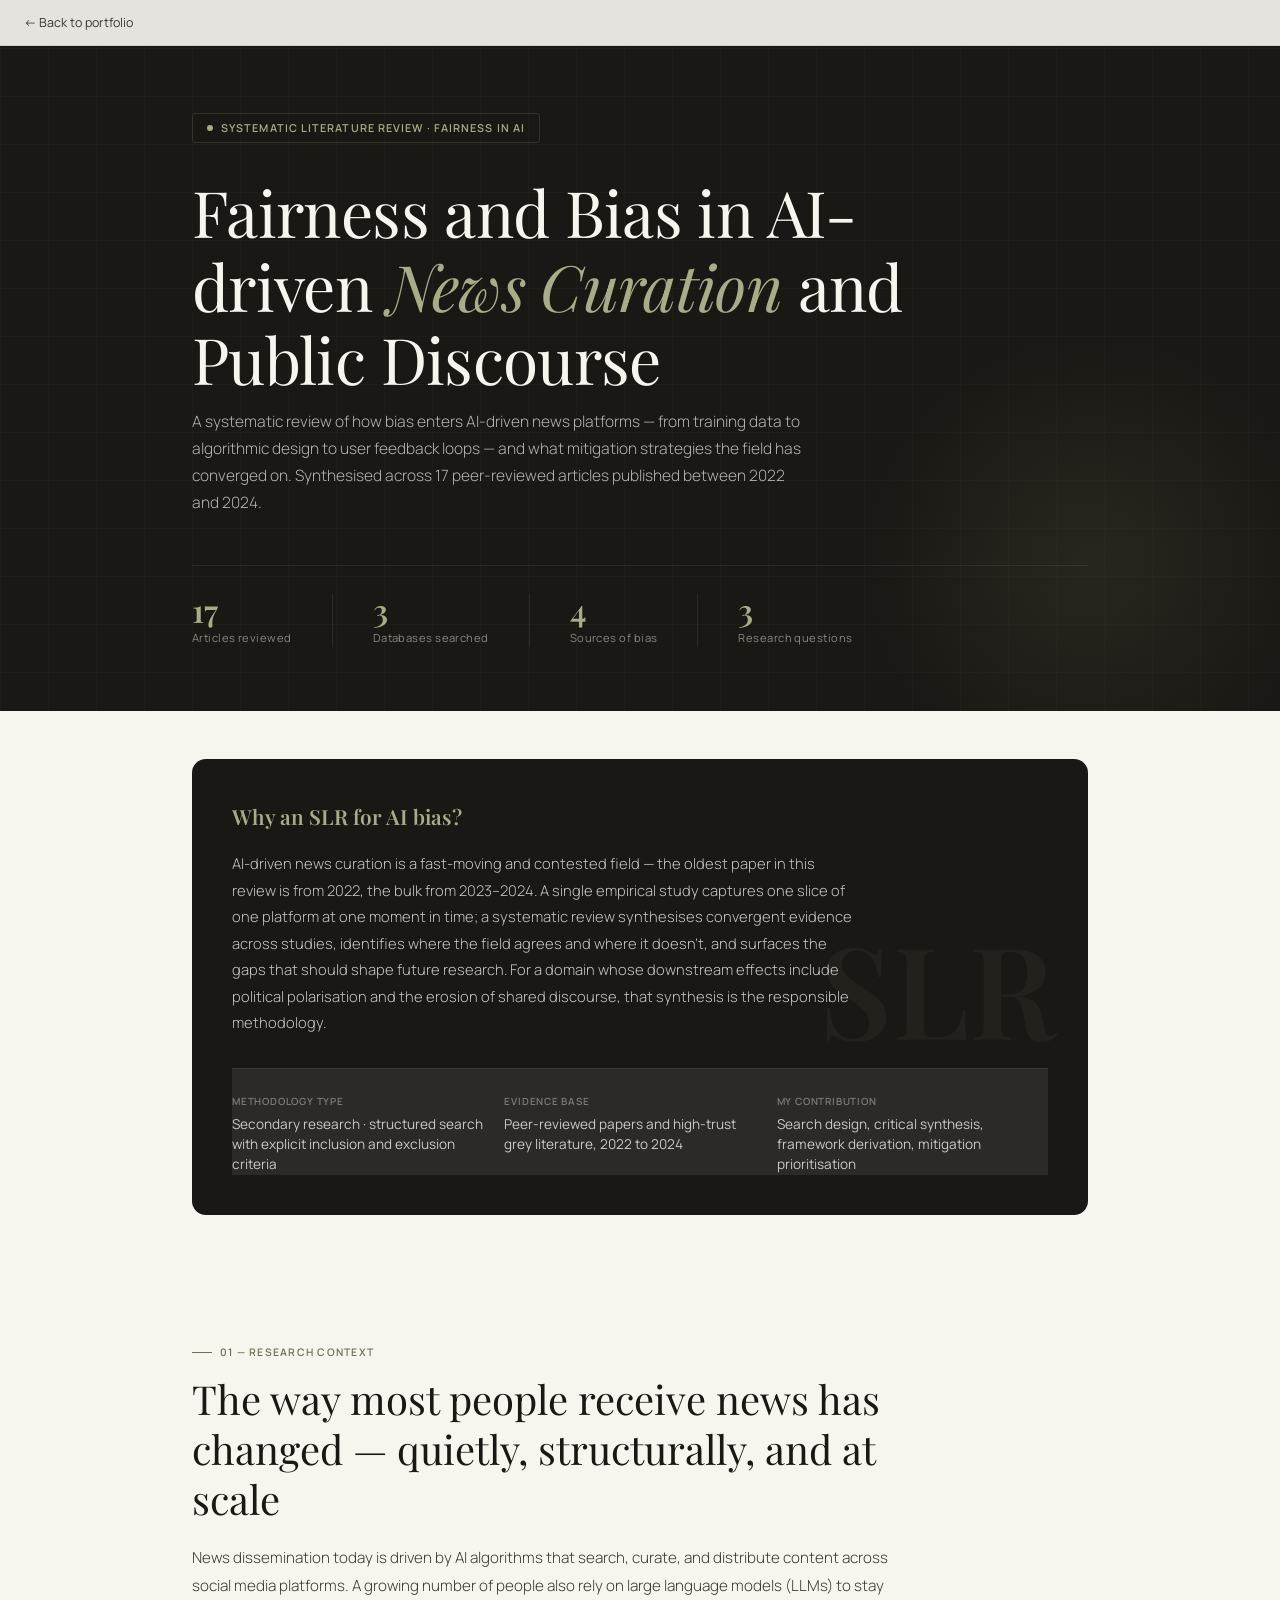
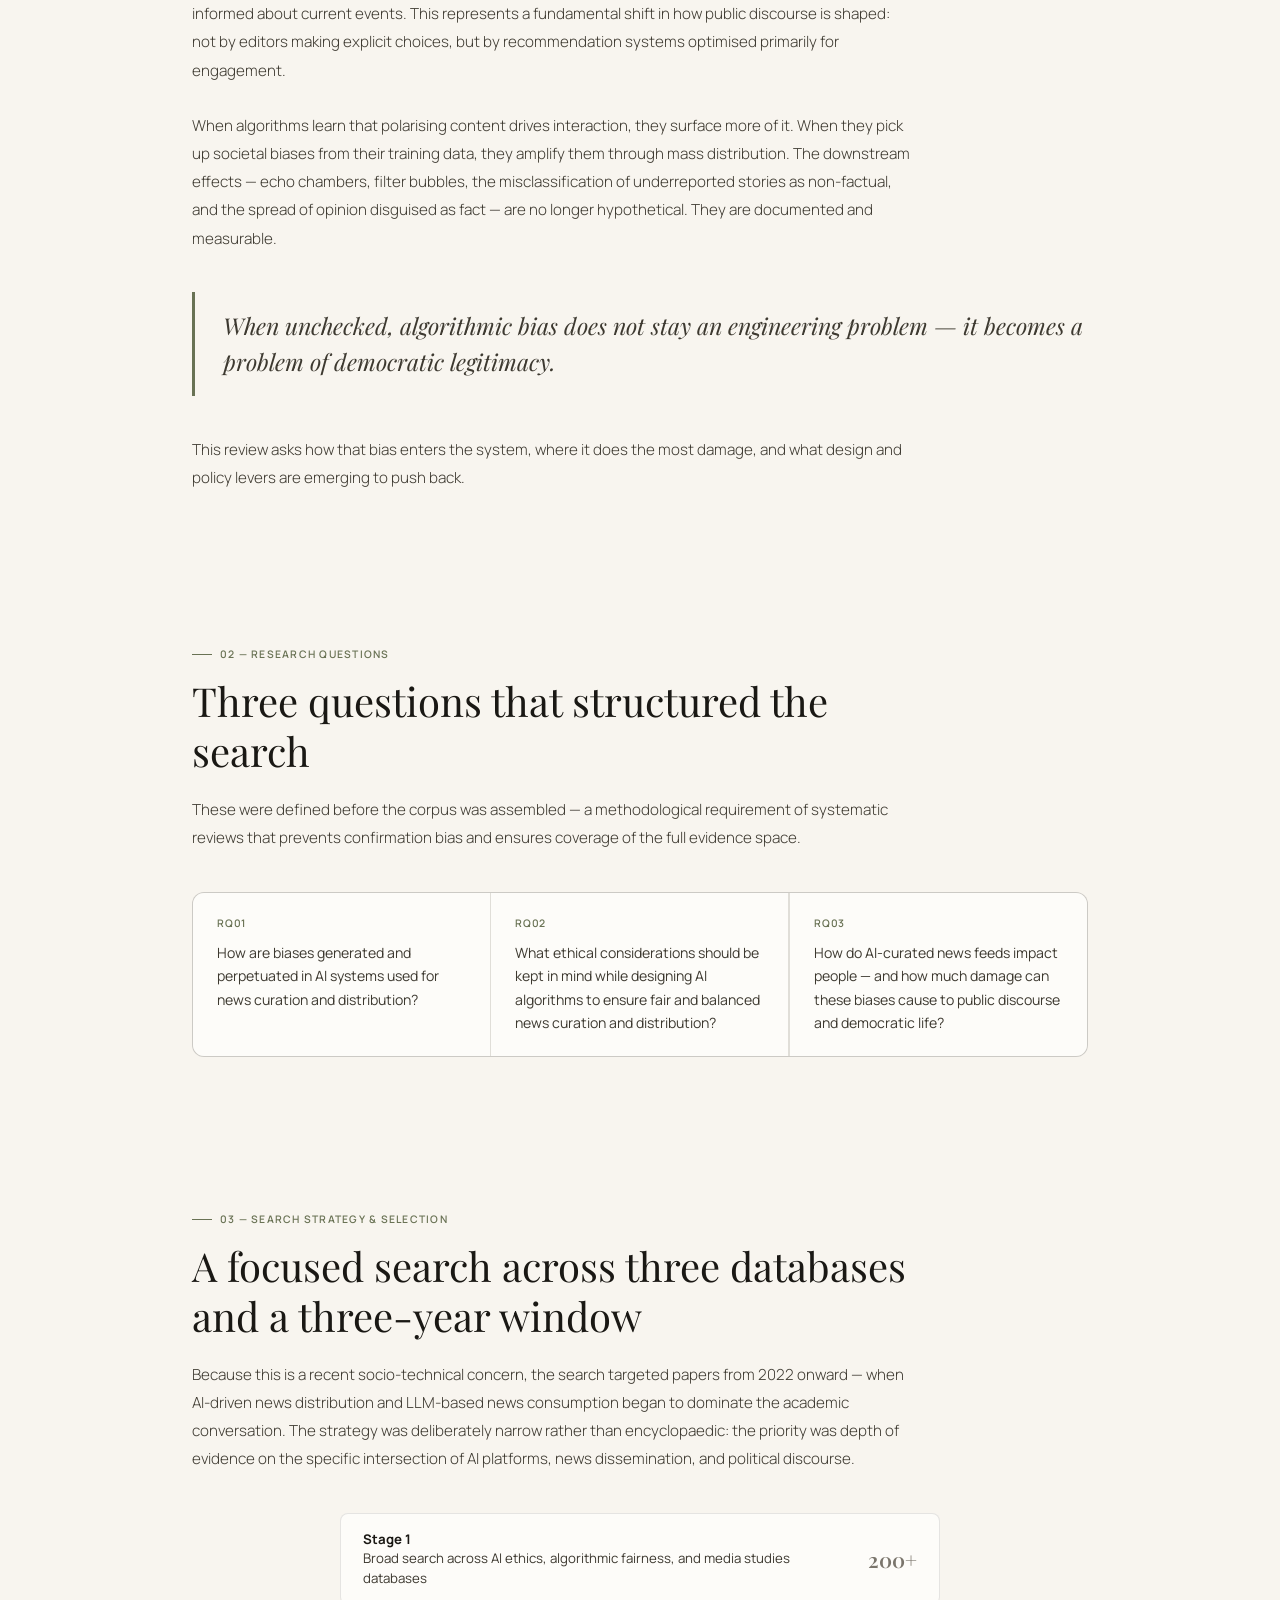
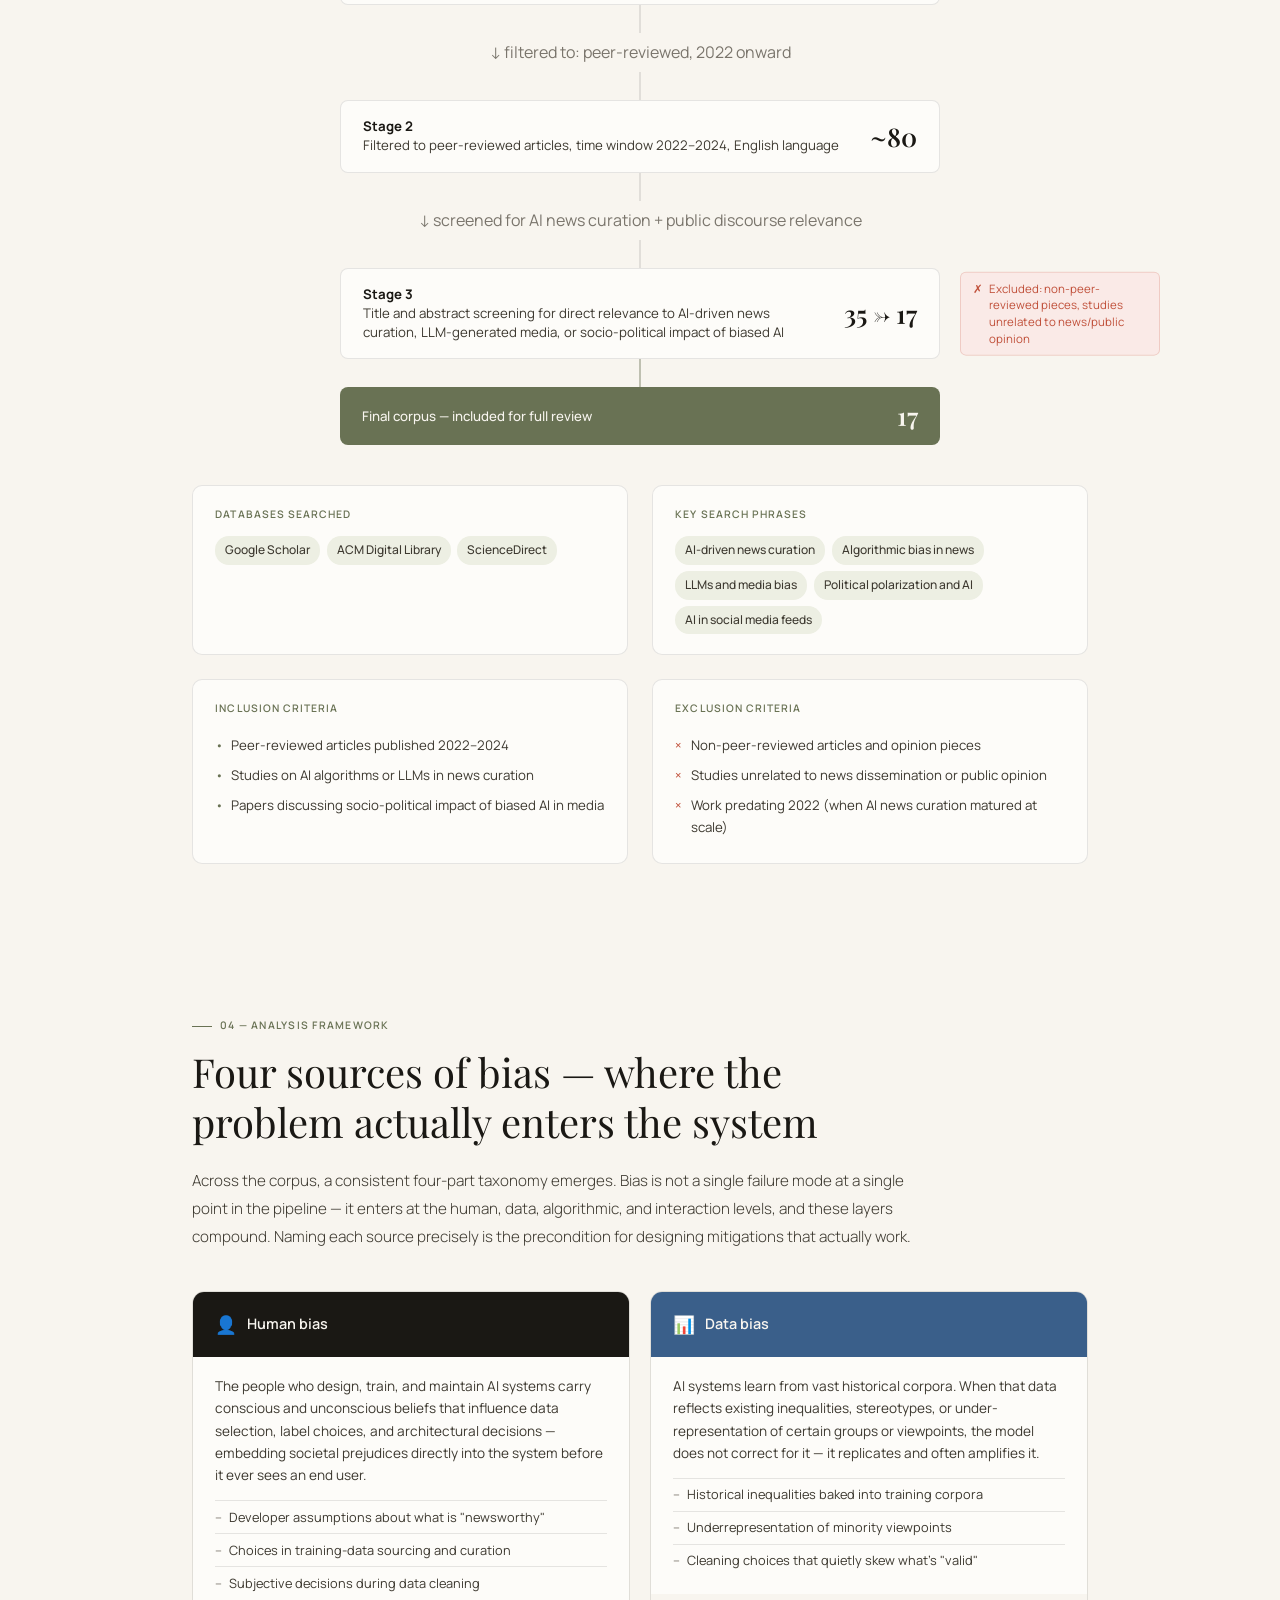
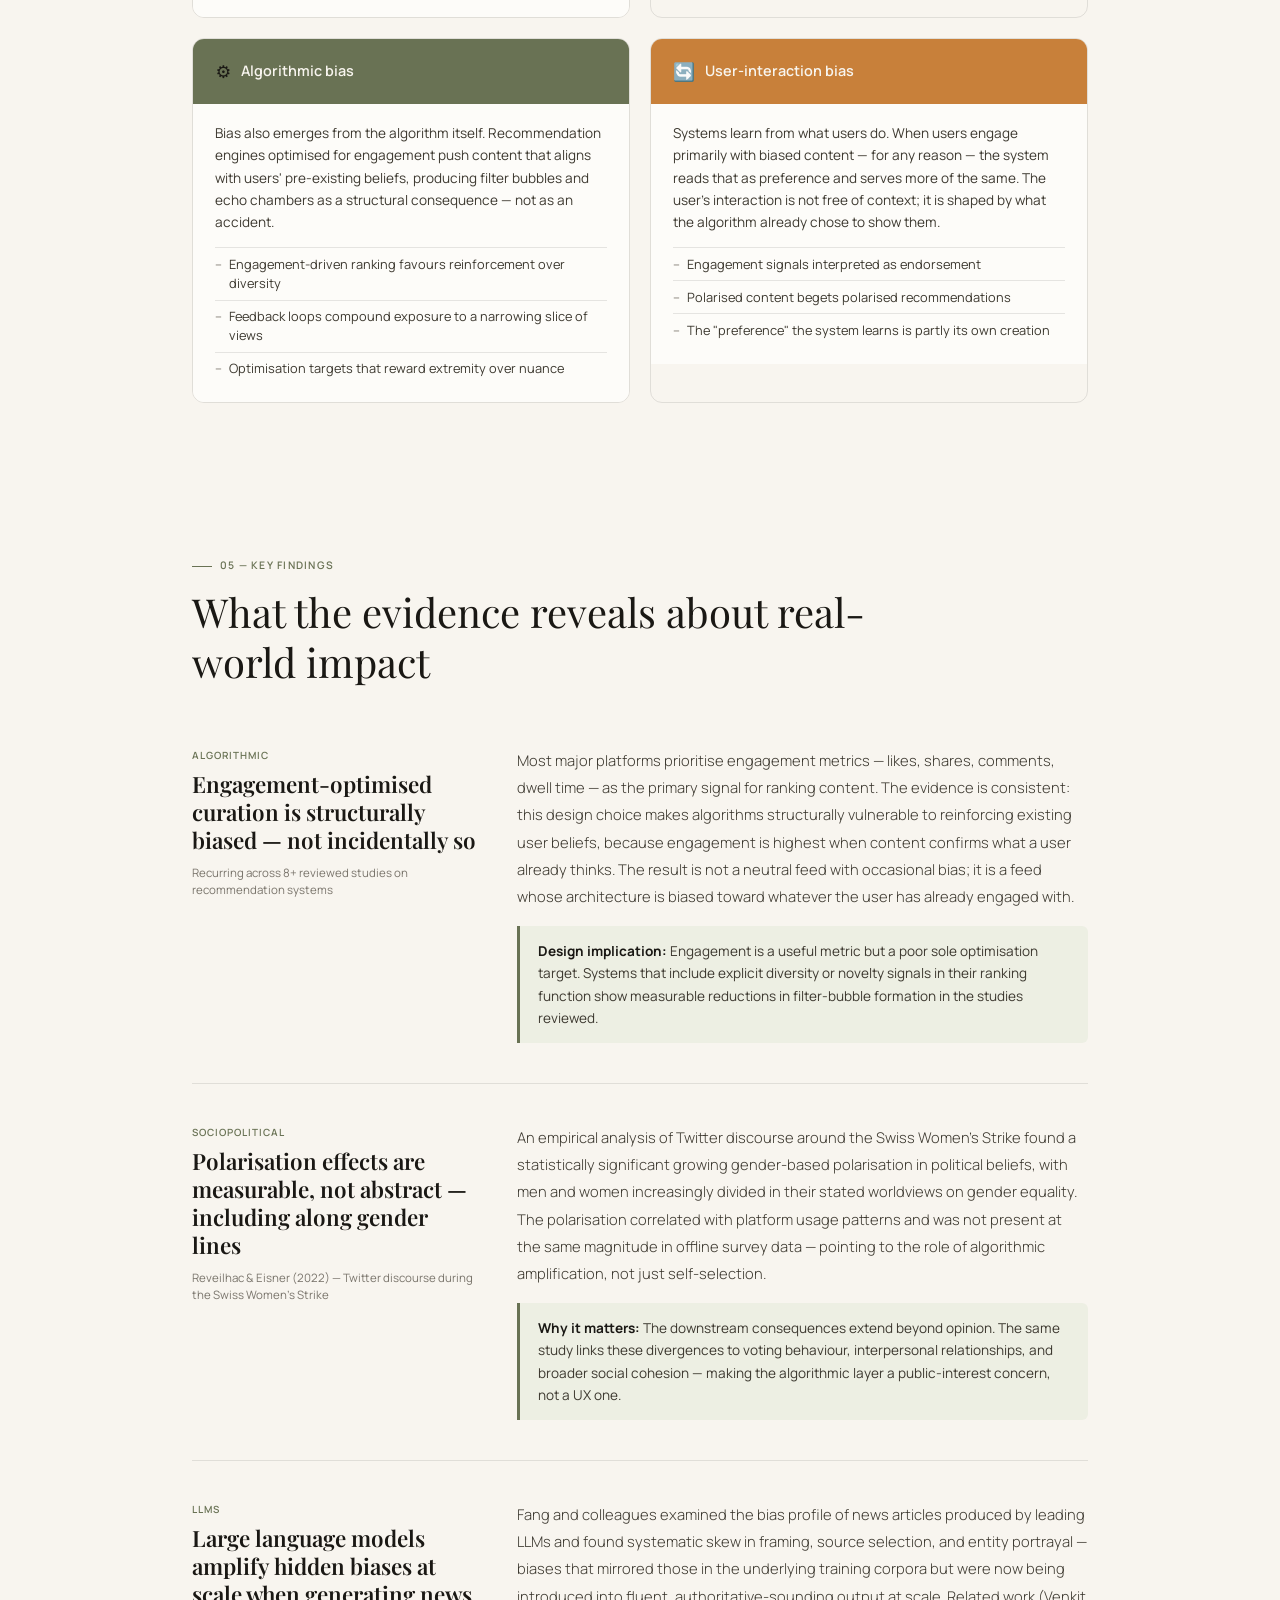
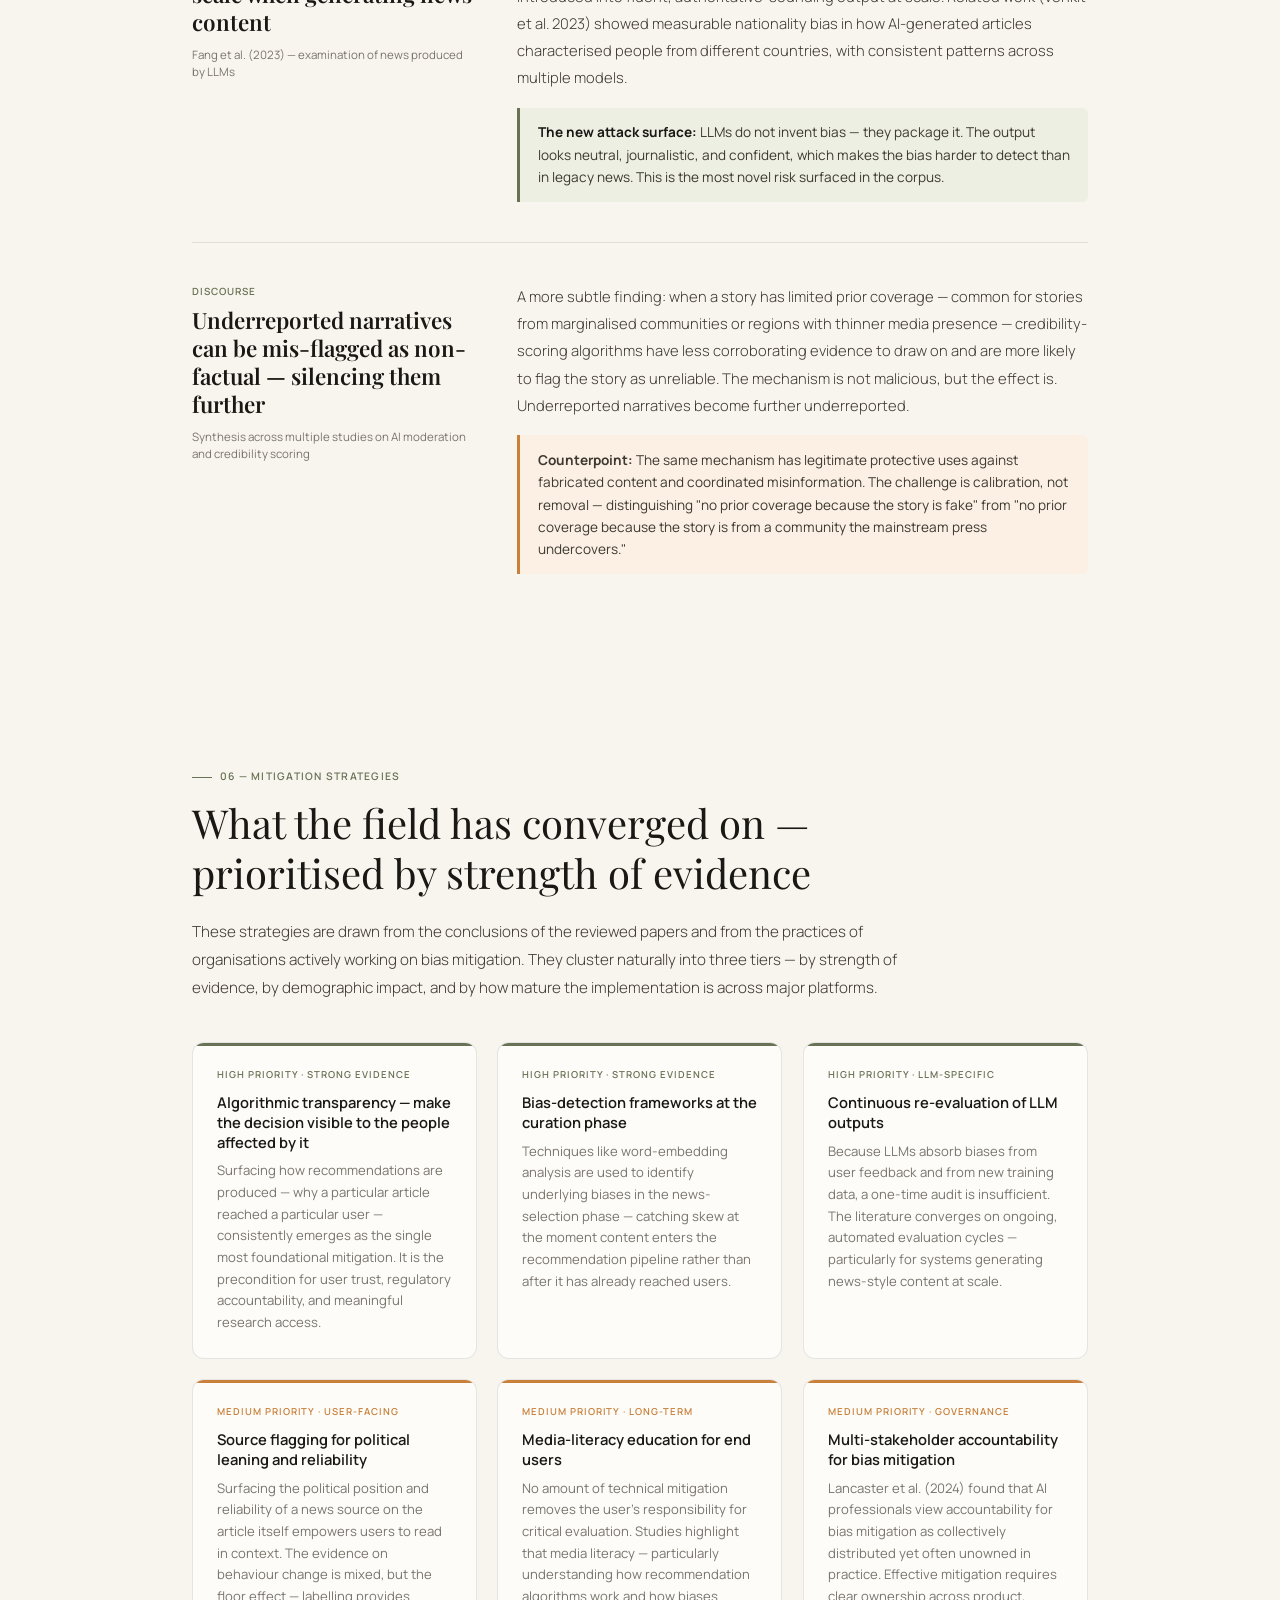
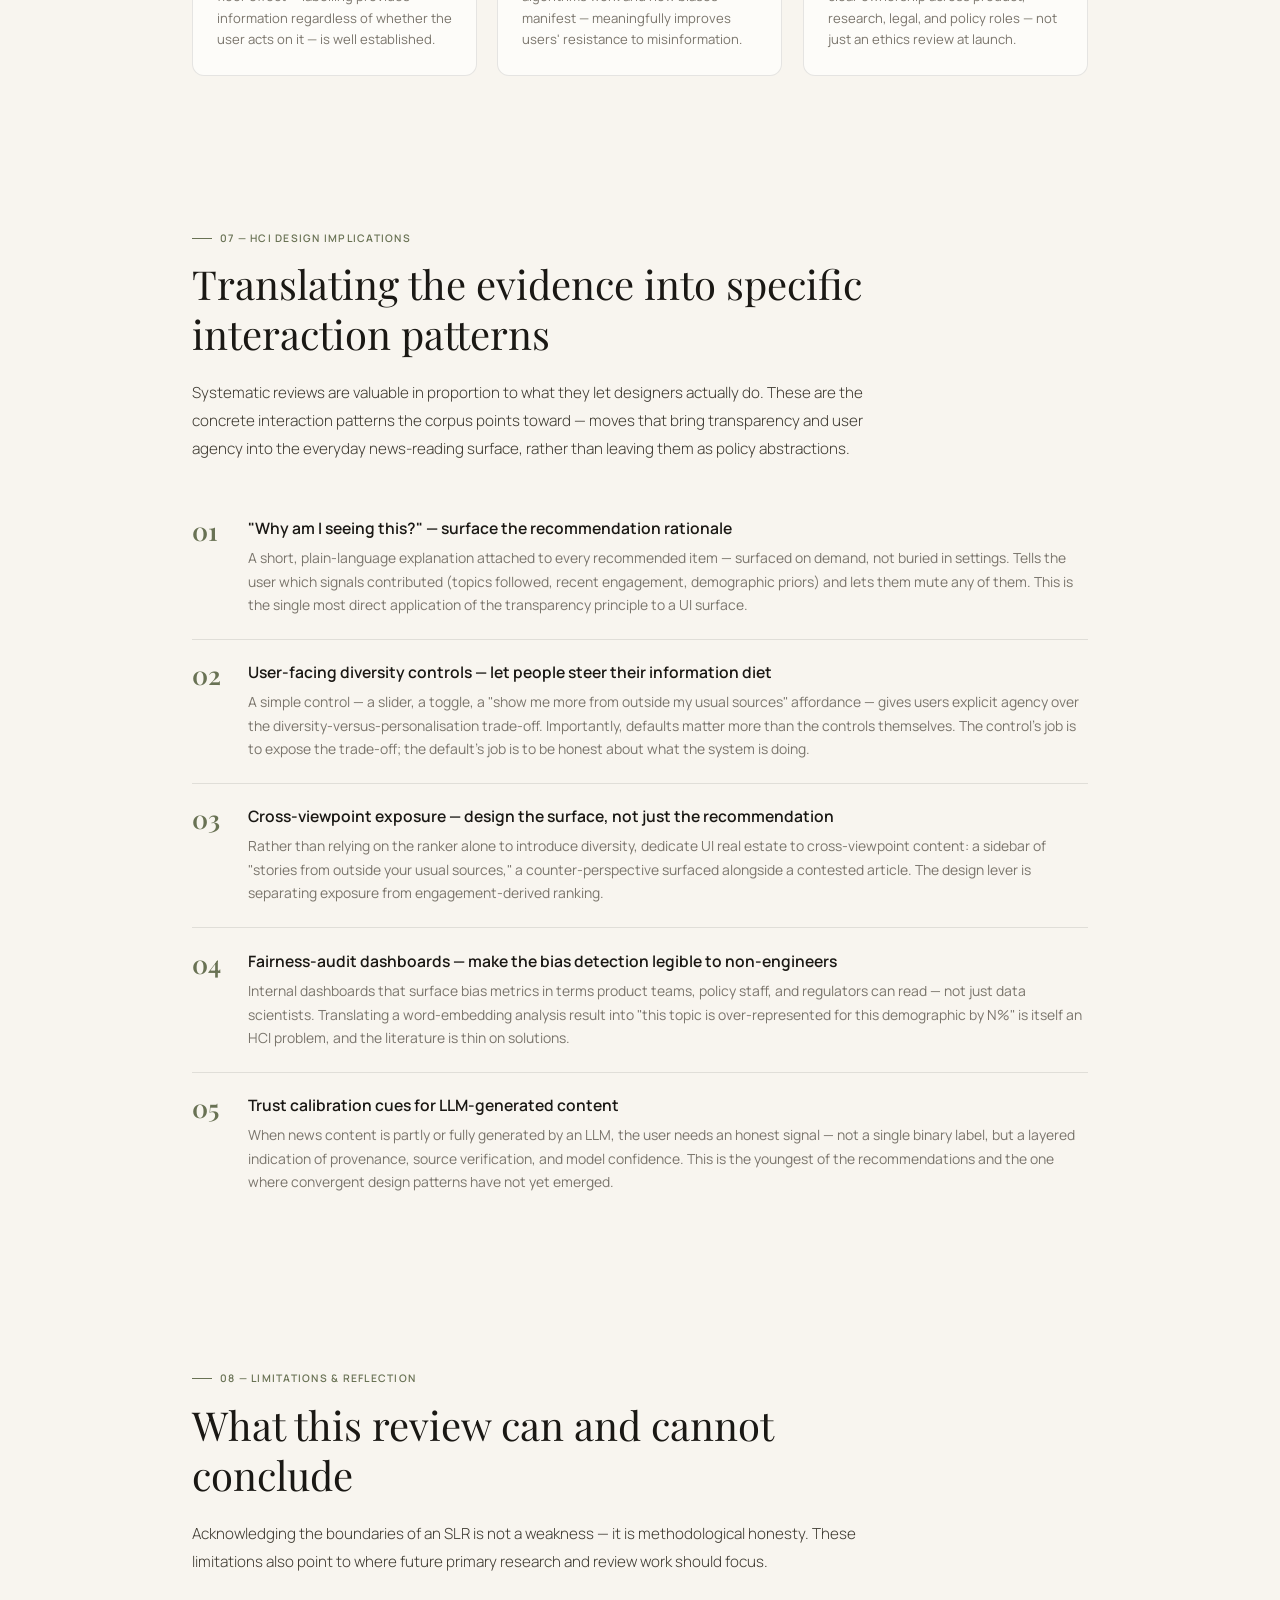
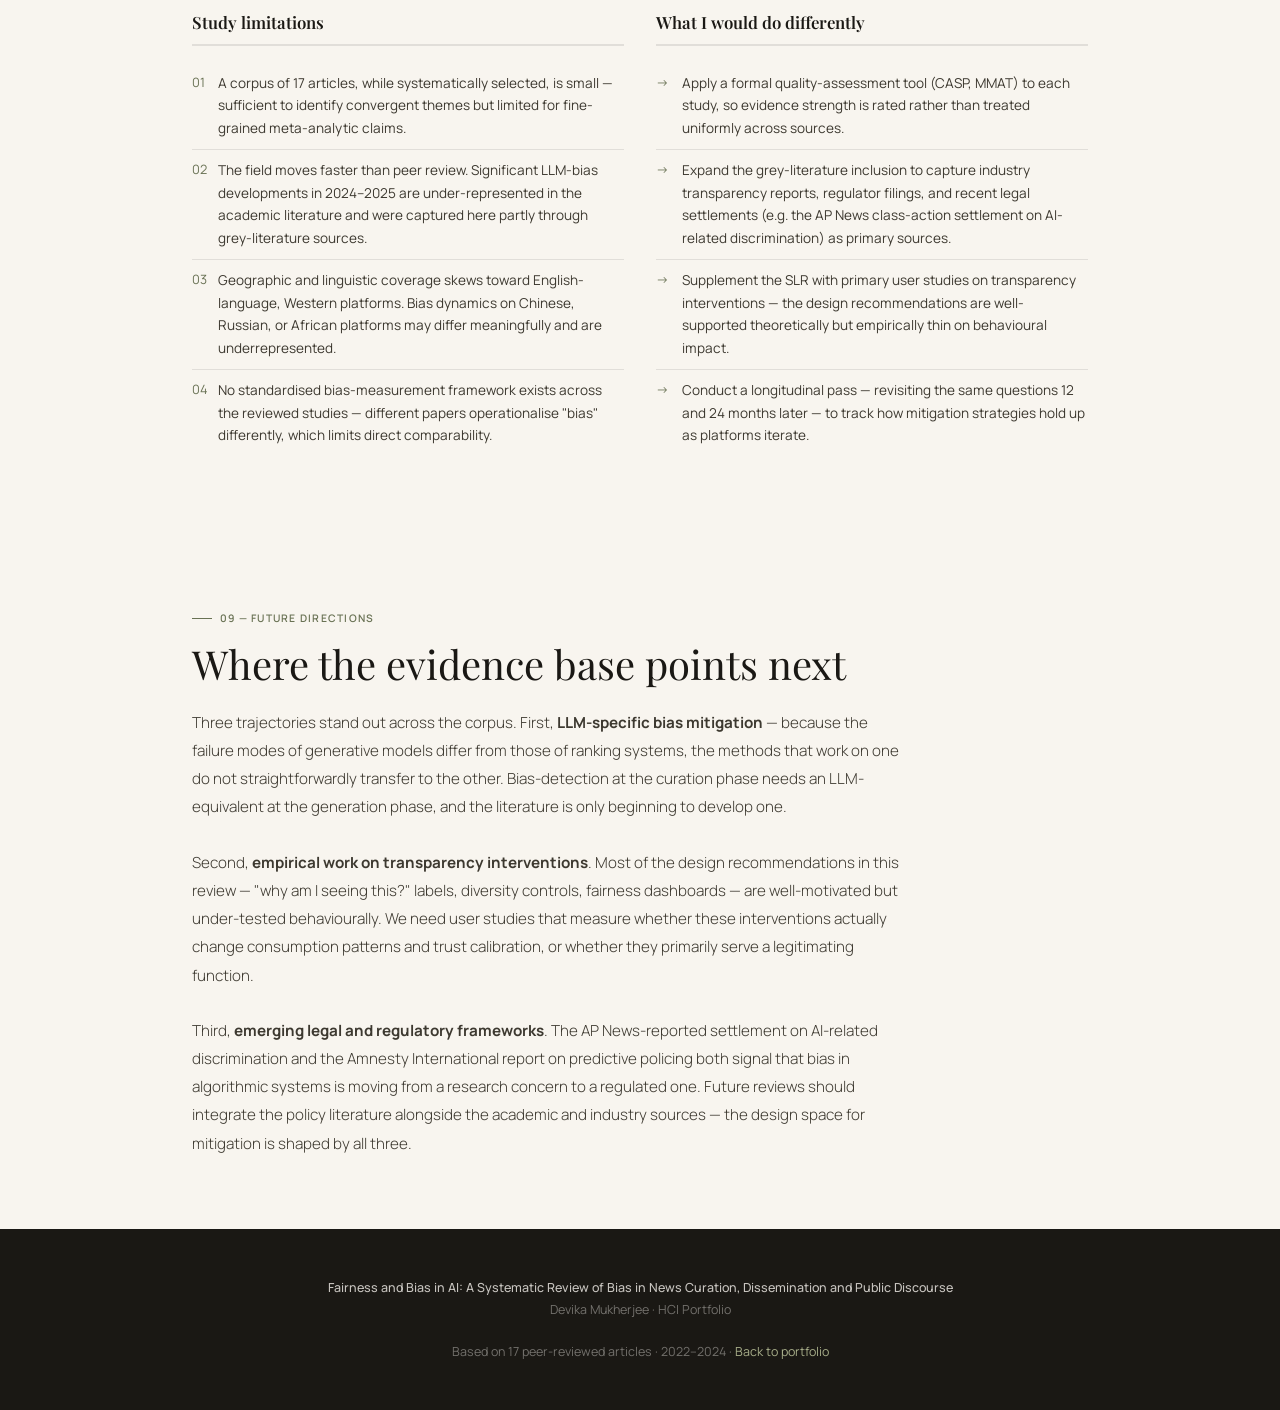
==== commit 323a483a: "Add custom cursor, scroll animations; reposition as HCI Researcher" ====
--- a/projects/ai-bias.html
+++ b/projects/ai-bias.html
@@ -658,6 +658,52 @@
   .hero-inner > *:nth-child(2) { animation-delay: 0.1s; }
   .hero-inner > *:nth-child(3) { animation-delay: 0.2s; }
   .hero-inner > *:nth-child(4) { animation-delay: 0.3s; }
+
+  /* ——— SCROLL REVEAL ——— */
+  .reveal {
+    opacity: 0;
+    transform: translateY(24px);
+    transition: opacity 0.7s cubic-bezier(.16,1,.3,1), transform 0.7s cubic-bezier(.16,1,.3,1);
+    will-change: opacity, transform;
+  }
+  .reveal.in-view { opacity: 1; transform: none; }
+  .reveal[data-delay="1"] { transition-delay: 0.07s; }
+  .reveal[data-delay="2"] { transition-delay: 0.14s; }
+  .reveal[data-delay="3"] { transition-delay: 0.21s; }
+  .reveal[data-delay="4"] { transition-delay: 0.28s; }
+  .reveal[data-delay="5"] { transition-delay: 0.35s; }
+
+  /* ——— CUSTOM CURSOR ——— */
+  .cursor-dot, .cursor-ring {
+    position: fixed;
+    top: 0; left: 0;
+    border-radius: 50%;
+    pointer-events: none;
+    z-index: 9999;
+    transform: translate(-50%, -50%);
+    opacity: 0;
+    transition: opacity 0.3s ease;
+  }
+  .cursor-dot { width: 7px; height: 7px; background: var(--sage); }
+  .cursor-ring {
+    width: 32px; height: 32px;
+    border: 1.5px solid rgba(105,114,84,0.3);
+    background: transparent;
+    transition: opacity 0.3s ease, width 0.25s ease, height 0.25s ease, background 0.25s ease, border-color 0.25s ease;
+  }
+  .cursor-ring.hover {
+    width: 52px; height: 52px;
+    background: rgba(105,114,84,0.08);
+    border-color: var(--sage);
+  }
+  .cursor-dot.active, .cursor-ring.active { opacity: 1; }
+  @media (hover: hover) and (pointer: fine) {
+    body, a, button, summary, .btn { cursor: none; }
+  }
+  @media (prefers-reduced-motion: reduce) {
+    .reveal { opacity: 1 !important; transform: none !important; transition: none !important; }
+    .cursor-dot, .cursor-ring { transition: opacity 0.3s ease; }
+  }
 </style>
 </head>
 <body>
@@ -1090,5 +1136,91 @@
   Based on 17 peer-reviewed articles · 2022–2024 · <a href="../index.html">Back to portfolio</a>
 </footer>
 
+<!-- ——— CUSTOM CURSOR ELEMENTS ——— -->
+<div class="cursor-dot" aria-hidden="true"></div>
+<div class="cursor-ring" aria-hidden="true"></div>
+
+<script>
+  // ——— Scroll-reveal animations (IntersectionObserver) ———
+  (function () {
+    const prefersReduced = window.matchMedia('(prefers-reduced-motion: reduce)').matches;
+    const selectors = [
+      '.section-title', '.section-body', '.tldr', '.method-card', '.insight-card',
+      '.feedback-card', '.pull-quote', '.bar-chart', '.distinction-box', '.rq-card',
+      '.framework-card', '.finding-block', '.rec-card', '.limit-card', '.search-meta',
+      '.stat-box', '.hci-item', '.device-row', '.implication-item', '.ethics-card',
+      '.reflection-card', '.phase'
+    ];
+    const targets = document.querySelectorAll(selectors.join(','));
+    if (prefersReduced || !('IntersectionObserver' in window)) {
+      targets.forEach(el => el.classList.add('reveal', 'in-view'));
+      return;
+    }
+    const groupCount = new Map();
+    targets.forEach(el => {
+      el.classList.add('reveal');
+      if (el.matches('.method-card, .insight-card, .feedback-card, .rq-card, .framework-card, .finding-block, .rec-card, .limit-card, .stat-box, .hci-item')) {
+        const parent = el.parentElement;
+        const n = (groupCount.get(parent) || 0);
+        el.setAttribute('data-delay', String(Math.min(n + 1, 5)));
+        groupCount.set(parent, n + 1);
+      }
+    });
+    const io = new IntersectionObserver((entries) => {
+      entries.forEach(entry => {
+        if (entry.isIntersecting) {
+          entry.target.classList.add('in-view');
+          io.unobserve(entry.target);
+        }
+      });
+    }, { threshold: 0.12, rootMargin: '0px 0px -8% 0px' });
+    targets.forEach(el => io.observe(el));
+  })();
+
+  // ——— Custom circle cursor ———
+  (function () {
+    if (!window.matchMedia('(hover: hover) and (pointer: fine)').matches) return;
+    const dot = document.querySelector('.cursor-dot');
+    const ring = document.querySelector('.cursor-ring');
+    if (!dot || !ring) return;
+    const reduced = window.matchMedia('(prefers-reduced-motion: reduce)').matches;
+    let mx = window.innerWidth / 2, my = window.innerHeight / 2;
+    let rx = mx, ry = my, shown = false;
+
+    window.addEventListener('mousemove', (e) => {
+      mx = e.clientX; my = e.clientY;
+      dot.style.left = mx + 'px';
+      dot.style.top = my + 'px';
+      if (reduced) { ring.style.left = mx + 'px'; ring.style.top = my + 'px'; }
+      if (!shown) { shown = true; dot.classList.add('active'); ring.classList.add('active'); }
+    }, { passive: true });
+
+    document.addEventListener('mouseleave', () => {
+      dot.classList.remove('active'); ring.classList.remove('active'); shown = false;
+    });
+    document.addEventListener('mouseenter', () => {
+      dot.classList.add('active'); ring.classList.add('active'); shown = true;
+    });
+
+    if (!reduced) {
+      const lerp = (a, b, t) => a + (b - a) * t;
+      const tick = () => {
+        rx = lerp(rx, mx, 0.18); ry = lerp(ry, my, 0.18);
+        ring.style.left = rx + 'px'; ring.style.top = ry + 'px';
+        requestAnimationFrame(tick);
+      };
+      requestAnimationFrame(tick);
+    }
+
+    const interactive = 'a, button, summary, .btn';
+    document.addEventListener('mouseover', (e) => {
+      if (e.target.closest(interactive)) ring.classList.add('hover');
+    });
+    document.addEventListener('mouseout', (e) => {
+      if (e.target.closest(interactive)) ring.classList.remove('hover');
+    });
+  })();
+</script>
+
 </body>
 </html>
